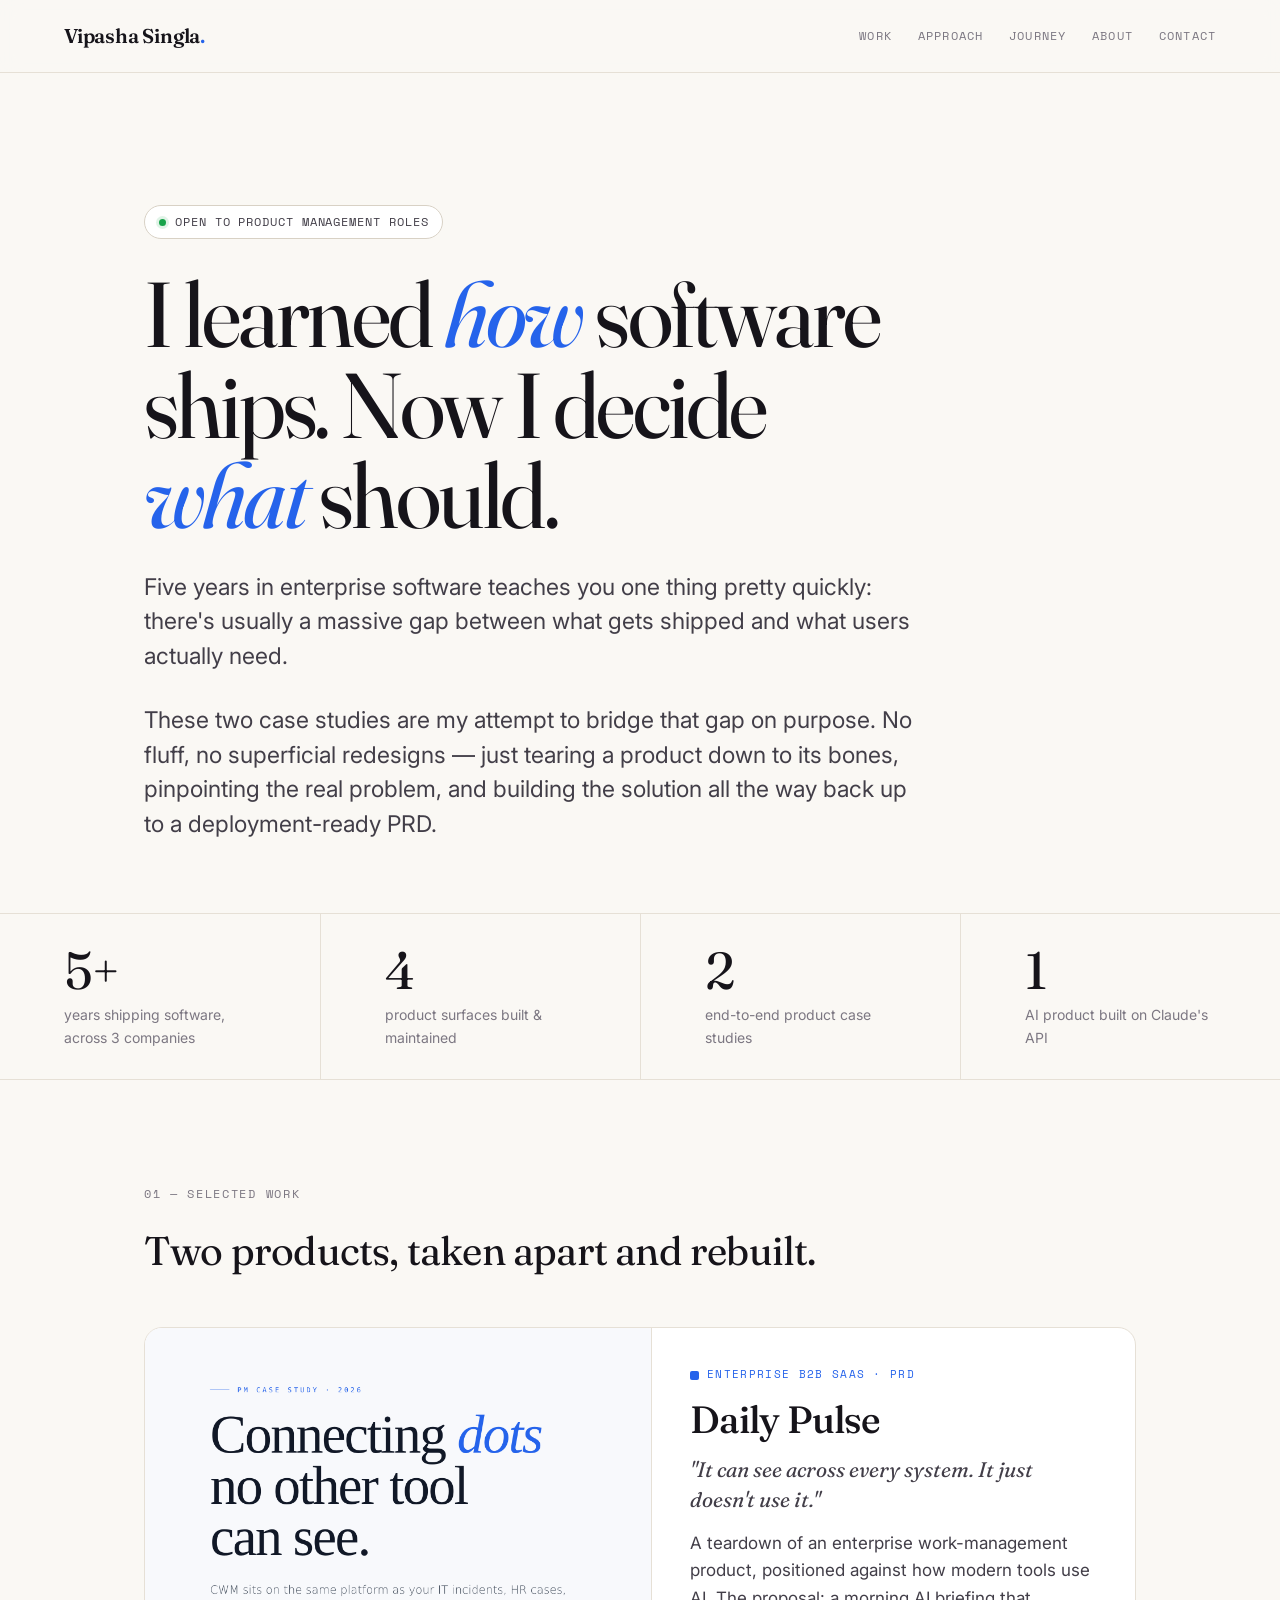
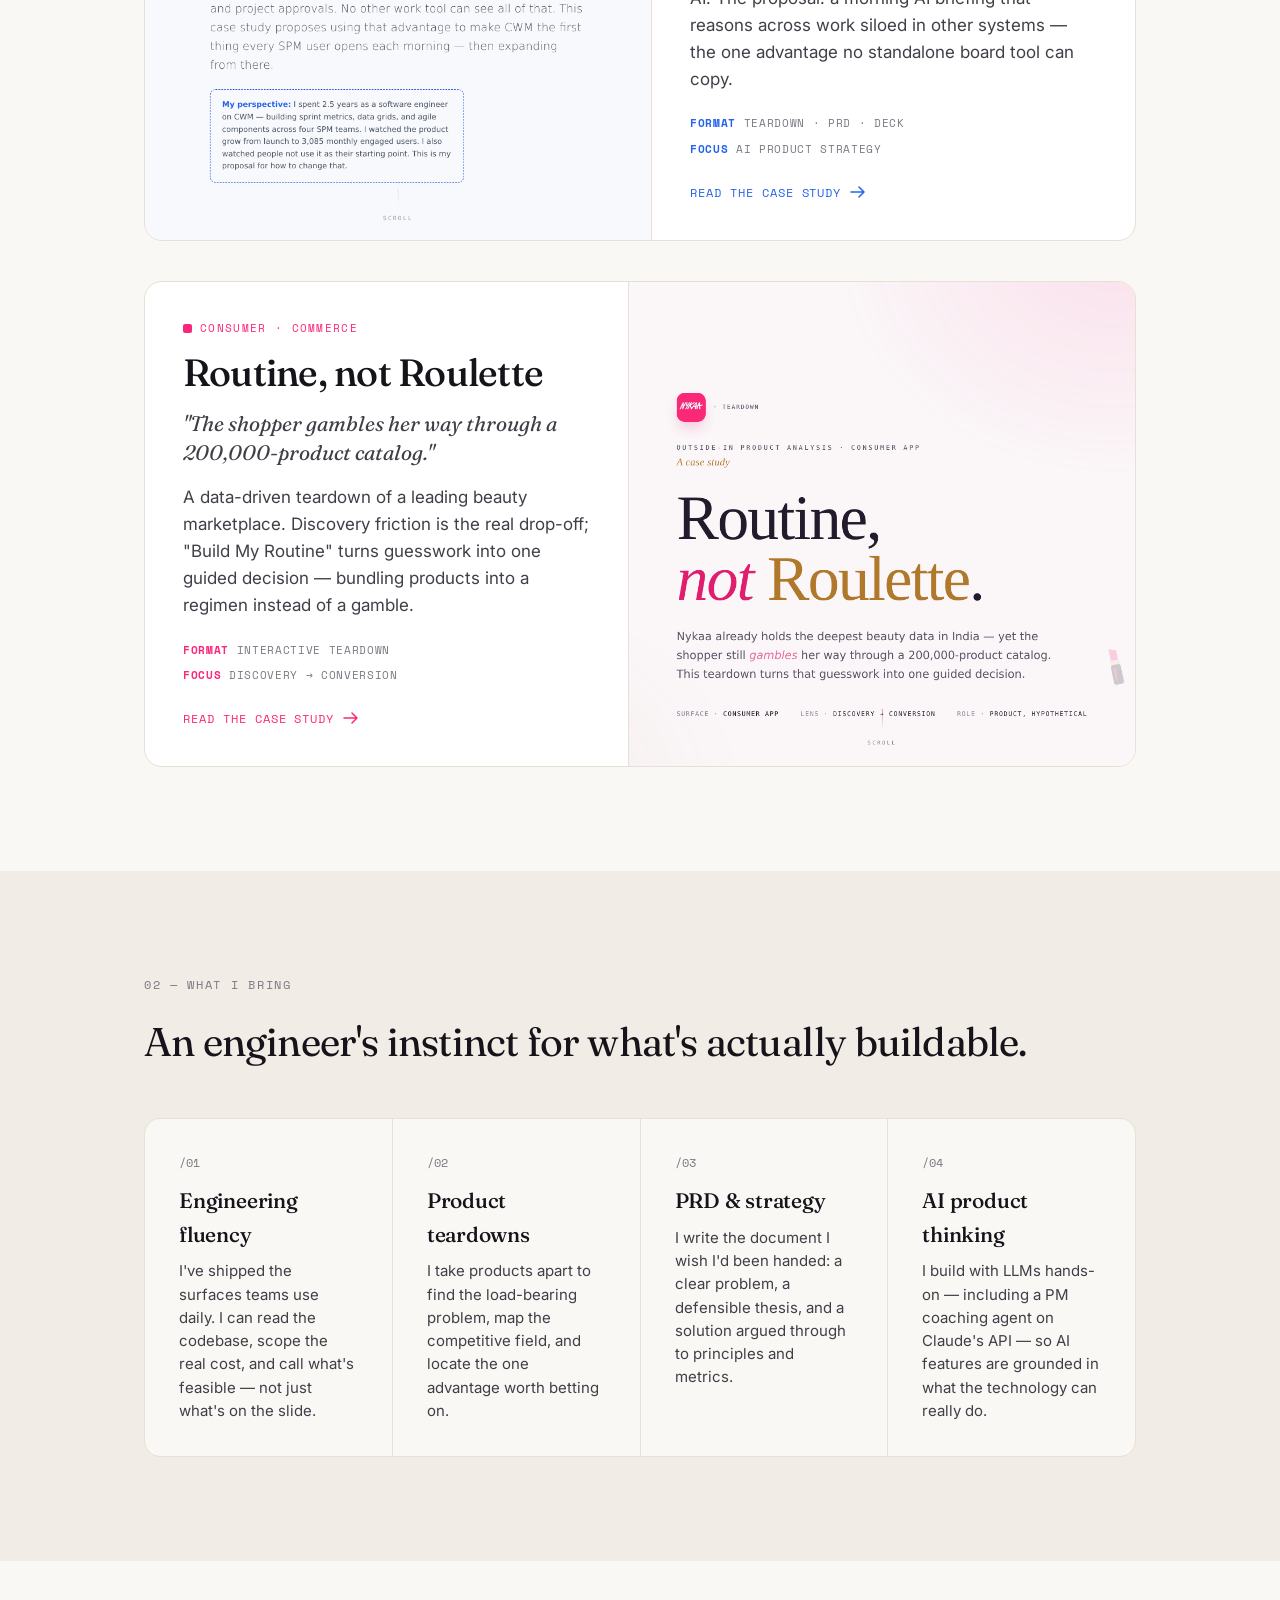
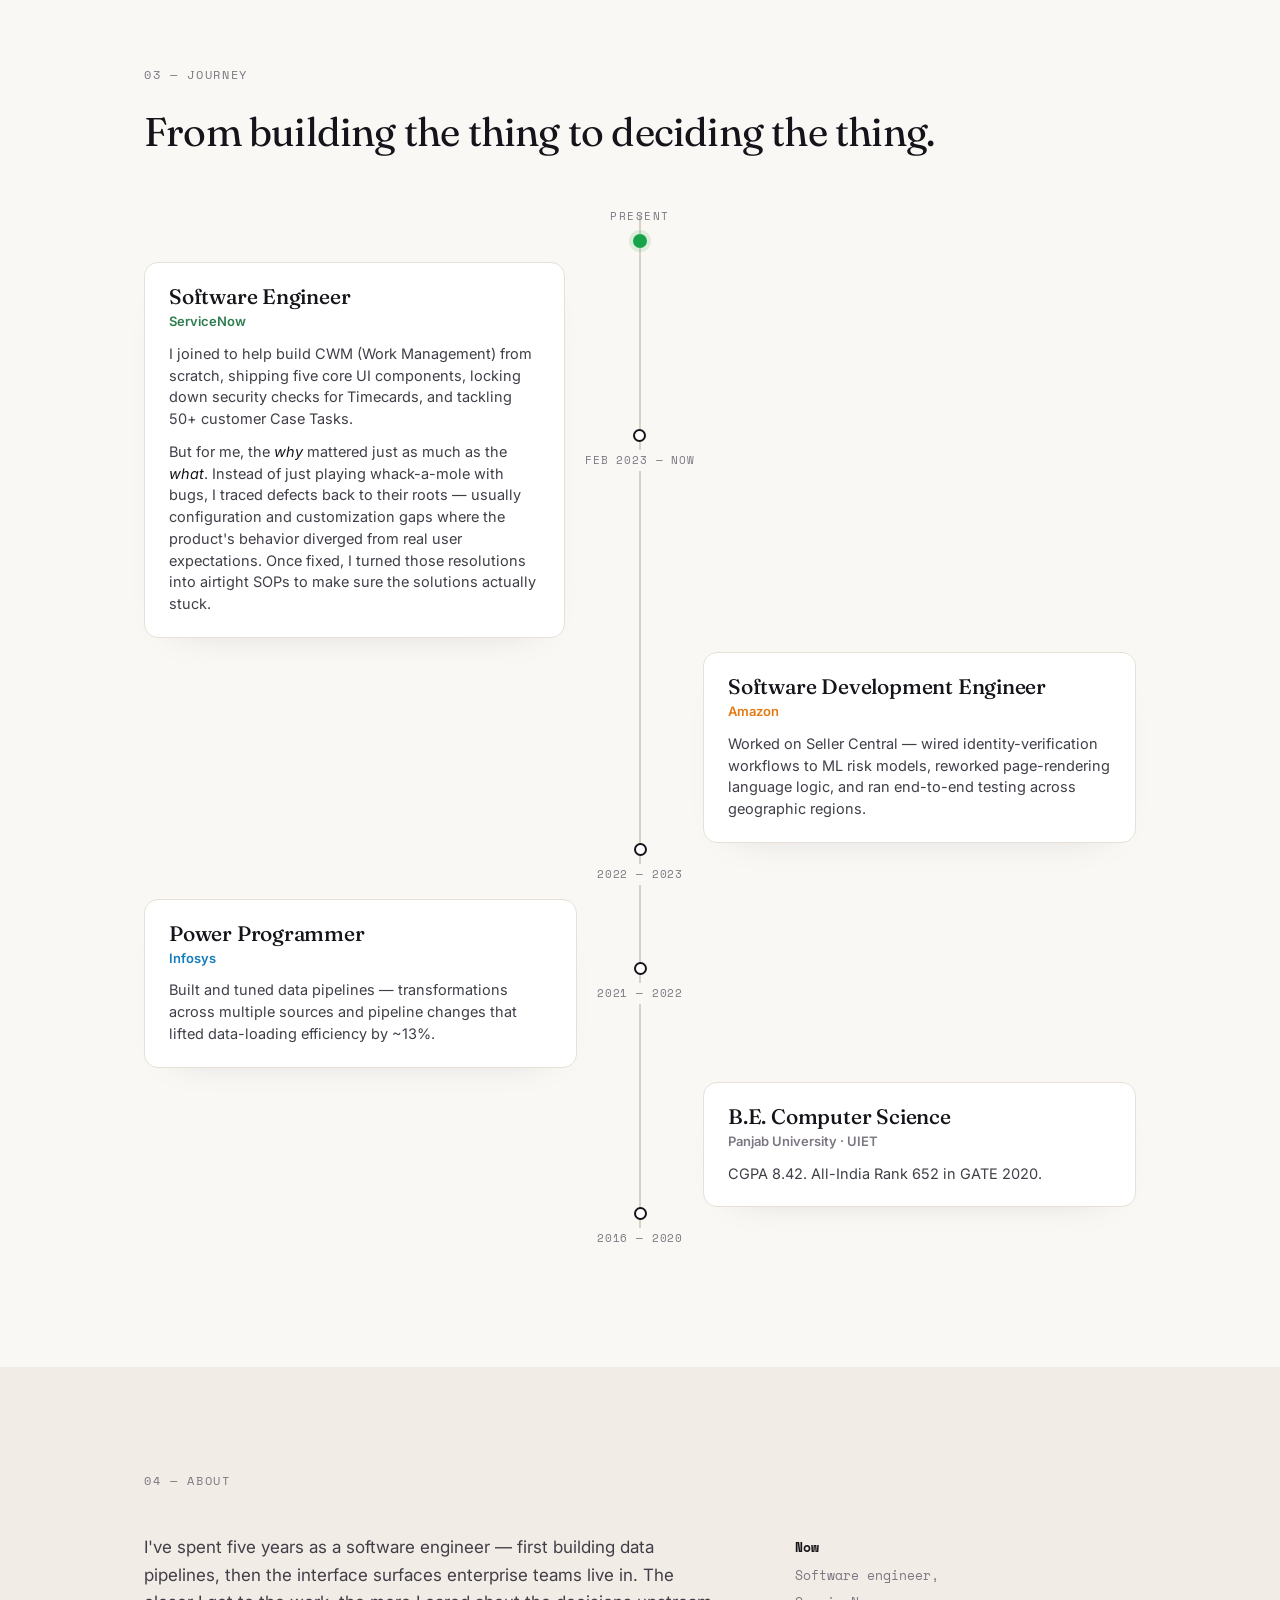
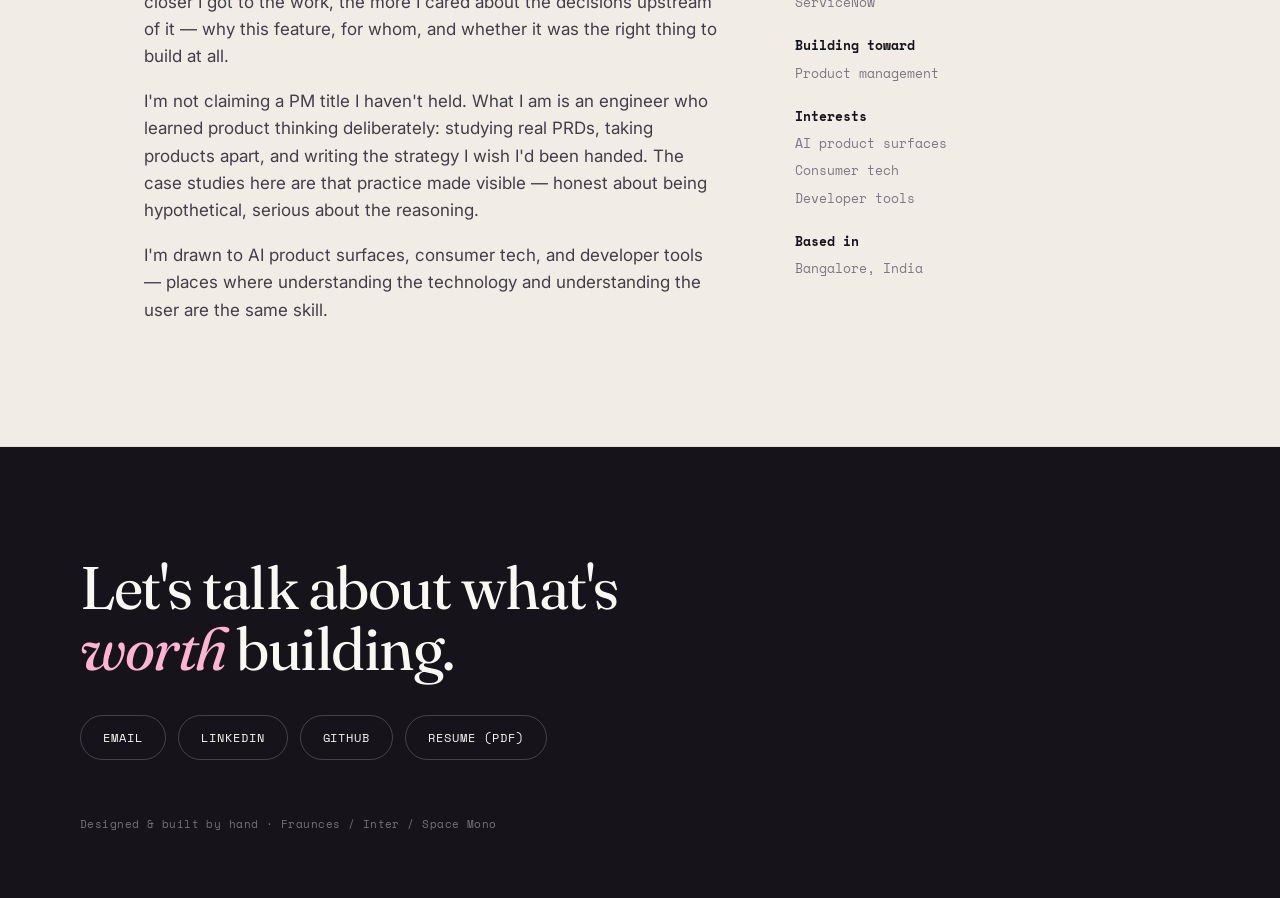
==== index.html @ 70996f71 "Add files via upload" ====
<!DOCTYPE html>
<html lang="en">
<head>
  <meta charset="UTF-8" />
  <meta name="viewport" content="width=device-width, initial-scale=1.0" />
  <title>Vipasha Singla — Product Management Portfolio</title>
  <meta name="description" content="Software engineer building a case for product management. Two end-to-end product teardowns: an AI briefing layer for enterprise work management, and guided discovery for beauty commerce." />
  <meta property="og:title" content="Vipasha Singla — Product Management Portfolio" />
  <meta property="og:description" content="Engineer building a case for product management. Two end-to-end product teardowns." />
  <meta property="og:type" content="website" />

  <link rel="preconnect" href="https://fonts.googleapis.com" />
  <link rel="preconnect" href="https://fonts.gstatic.com" crossorigin />
  <link href="https://fonts.googleapis.com/css2?family=Fraunces:ital,opsz,wght@0,9..144,400;0,9..144,500;0,9..144,600;1,9..144,400;1,9..144,500&family=Inter:wght@400;500;600&family=Space+Mono:wght@400;700&display=swap" rel="stylesheet" />
  <link rel="stylesheet" href="styles.css" />
</head>
<body>

  <!-- ============ NAV ============ -->
  <nav class="nav">
    <a class="brand" href="#top">Vipasha Singla<span>.</span></a>
    <div class="links">
      <a href="#work">Work</a>
      <a href="#approach">Approach</a>
      <a href="#journey">Journey</a>
      <a href="#about">About</a>
      <a href="#contact">Contact</a>
    </div>
  </nav>

  <main id="top">

    <!-- ============ HERO ============ -->
    <header class="hero">
      <div class="wrap">
        <span class="pill rise"><span class="dot"></span> Open to product management roles</span>
        <h1 class="rise d1">I learned <em>how</em> software ships. Now I decide <em>what</em> should.</h1>
        <p class="lede rise d2">
          Five years in enterprise software teaches you one thing pretty quickly:
          there's usually a massive gap between what gets shipped and what users
          actually need.
        </p>
        <p class="lede rise d3">
          These two case studies are my attempt to bridge that gap on purpose. No
          fluff, no superficial redesigns — just tearing a product down to its
          bones, pinpointing the real problem, and building the solution all the
          way back up to a deployment-ready PRD.
        </p>
      </div>
    </header>

    <!-- ============ STATS ============ -->
    <section class="stats" aria-label="At a glance">
      <div class="item"><div class="num">5+</div><div class="lab">years shipping software, across 3 companies</div></div>
      <div class="item"><div class="num">4</div><div class="lab">product surfaces built &amp; maintained</div></div>
      <div class="item"><div class="num">2</div><div class="lab">end-to-end product case studies</div></div>
      <div class="item"><div class="num">1</div><div class="lab">AI product built on Claude's API</div></div>
    </section>

    <!-- ============ WORK ============ -->
    <section class="section" id="work">
      <div class="wrap">
        <div class="shead">
          <span class="mono">01 — Selected work</span>
        </div>
        <div class="shead" style="margin-top:-28px"><h2>Two products, taken apart and rebuilt.</h2></div>

        <div class="cases">

          <!-- CASE 1 — CWM / Daily Pulse -->
          <a class="case" href="case-studies/daily-pulse.html"
             style="--c:var(--cwm); --tint:var(--cwm-tint); --shadow:#2563eb33;">
            <div class="shot"><img src="assets/preview-cwm.png" alt="Daily Pulse case study — opening screen" /></div>
            <div class="body">
              <span class="kicker"><span class="sq"></span> Enterprise B2B SaaS · PRD</span>
              <h3>Daily Pulse</h3>
              <p class="quote">"It can see across every system. It just doesn't use it."</p>
              <p class="desc">
                A teardown of an enterprise work-management product, positioned
                against how modern tools use AI. The proposal: a morning AI
                briefing that reasons across work siloed in other systems — the
                one advantage no standalone board tool can copy.
              </p>
              <div class="meta">
                <span><b>Format</b> Teardown · PRD · Deck</span>
                <span><b>Focus</b> AI product strategy</span>
              </div>
              <span class="more">Read the case study
                <svg width="16" height="12" viewBox="0 0 16 12" fill="none"><path d="M1 6h13M9 1l5 5-5 5" stroke="currentColor" stroke-width="1.5" stroke-linecap="round" stroke-linejoin="round"/></svg>
              </span>
            </div>
          </a>

          <!-- CASE 2 — Nykaa / Routine not Roulette -->
          <a class="case flip" href="case-studies/nykaa-routine.html"
             style="--c:var(--nykaa); --tint:var(--nykaa-tint); --shadow:#fc277933;">
            <div class="shot"><img src="assets/preview-nykaa.png" alt="Routine, not Roulette case study — opening screen" /></div>
            <div class="body">
              <span class="kicker"><span class="sq"></span> Consumer · Commerce</span>
              <h3>Routine, not Roulette</h3>
              <p class="quote">"The shopper gambles her way through a 200,000-product catalog."</p>
              <p class="desc">
                A data-driven teardown of a leading beauty marketplace. Discovery
                friction is the real drop-off; "Build My Routine" turns guesswork
                into one guided decision — bundling products into a regimen
                instead of a gamble.
              </p>
              <div class="meta">
                <span><b>Format</b> Interactive teardown</span>
                <span><b>Focus</b> Discovery → conversion</span>
              </div>
              <span class="more">Read the case study
                <svg width="16" height="12" viewBox="0 0 16 12" fill="none"><path d="M1 6h13M9 1l5 5-5 5" stroke="currentColor" stroke-width="1.5" stroke-linecap="round" stroke-linejoin="round"/></svg>
              </span>
            </div>
          </a>

        </div>
      </div>
    </section>

    <!-- ============ APPROACH ============ -->
    <section class="section" id="approach" style="background:var(--paper-2)">
      <div class="wrap">
        <div class="shead"><span class="mono">02 — What I bring</span></div>
        <div class="shead" style="margin-top:-28px"><h2>An engineer's instinct for what's actually buildable.</h2></div>
        <div class="caps">
          <div class="cap"><div class="n">/01</div><h4>Engineering fluency</h4><p>I've shipped the surfaces teams use daily. I can read the codebase, scope the real cost, and call what's feasible — not just what's on the slide.</p></div>
          <div class="cap"><div class="n">/02</div><h4>Product teardowns</h4><p>I take products apart to find the load-bearing problem, map the competitive field, and locate the one advantage worth betting on.</p></div>
          <div class="cap"><div class="n">/03</div><h4>PRD &amp; strategy</h4><p>I write the document I wish I'd been handed: a clear problem, a defensible thesis, and a solution argued through to principles and metrics.</p></div>
          <div class="cap"><div class="n">/04</div><h4>AI product thinking</h4><p>I build with LLMs hands-on — including a PM coaching agent on Claude's API — so AI features are grounded in what the technology can really do.</p></div>
        </div>
      </div>
    </section>

    <!-- ============ JOURNEY ============ -->
    <section class="section" id="journey">
      <div class="wrap">
        <div class="shead"><span class="mono">03 — Journey</span></div>
        <div class="shead" style="margin-top:-28px"><h2>From building the thing to deciding the thing.</h2></div>
        <div class="spine">
          <div class="start"><div class="t">Present</div><div class="d"></div></div>

          <div class="node left" style="--c:#2E7D4F">
            <div class="card">
              <h4>Software Engineer</h4>
              <div class="org">ServiceNow</div>
              <p>I joined to help build CWM (Work Management) from scratch, shipping five core UI components, locking down security checks for Timecards, and tackling 50+ customer Case Tasks.</p>
              <p>But for me, the <em>why</em> mattered just as much as the <em>what</em>. Instead of just playing whack-a-mole with bugs, I traced defects back to their roots — usually configuration and customization gaps where the product's behavior diverged from real user expectations. Once fixed, I turned those resolutions into airtight SOPs to make sure the solutions actually stuck.</p>
            </div>
            <div class="marker"><div class="dot"></div><div class="yr">Feb 2023 — Now</div></div>
          </div>

          <div class="node right" style="--c:#E47911">
            <div class="card">
              <h4>Software Development Engineer</h4>
              <div class="org">Amazon</div>
              <p>Worked on Seller Central — wired identity-verification workflows to ML risk models, reworked page-rendering language logic, and ran end-to-end testing across geographic regions.</p>
            </div>
            <div class="marker"><div class="dot"></div><div class="yr">2022 — 2023</div></div>
          </div>

          <div class="node left" style="--c:#137CBD">
            <div class="card">
              <h4>Power Programmer</h4>
              <div class="org">Infosys</div>
              <p>Built and tuned data pipelines — transformations across multiple sources and pipeline changes that lifted data-loading efficiency by ~13%.</p>
            </div>
            <div class="marker"><div class="dot"></div><div class="yr">2021 — 2022</div></div>
          </div>

          <div class="node right" style="--c:#7C7782">
            <div class="card">
              <h4>B.E. Computer Science</h4>
              <div class="org">Panjab University · UIET</div>
              <p>CGPA 8.42. All-India Rank 652 in GATE 2020.</p>
            </div>
            <div class="marker"><div class="dot"></div><div class="yr">2016 — 2020</div></div>
          </div>
        </div>
      </div>
    </section>

    <!-- ============ ABOUT ============ -->
    <section class="section" id="about" style="background:var(--paper-2)">
      <div class="wrap">
        <div class="shead"><span class="mono">04 — About</span></div>
        <div class="about">
          <div>
            <p>I've spent five years as a software engineer — first building data pipelines, then the interface surfaces enterprise teams live in. The closer I got to the work, the more I cared about the decisions upstream of it — why this feature, for whom, and whether it was the right thing to build at all.</p>
            <p>I'm not claiming a PM title I haven't held. What I am is an engineer who learned product thinking deliberately: studying real PRDs, taking products apart, and writing the strategy I wish I'd been handed. The case studies here are that practice made visible — honest about being hypothetical, serious about the reasoning.</p>
            <p>I'm drawn to AI product surfaces, consumer tech, and developer tools — places where understanding the technology and understanding the user are the same skill.</p>
          </div>
          <div class="facts">
            <b>Now</b>
            Software engineer,<br />ServiceNow
            <b>Building toward</b>
            Product management
            <b>Interests</b>
            AI product surfaces<br />Consumer tech<br />Developer tools
            <b>Based in</b>
            Bangalore, India
          </div>
        </div>
      </div>
    </section>
  </main>

  <!-- ============ CONTACT / FOOTER ============ -->
  <footer class="foot" id="contact">
    <div class="inner">
      <h2>Let's talk about what's <em>worth</em> building.</h2>
      <div class="links">
        <a class="btn" href="mailto:vipashasingla31@gmail.com">Email</a>
        <a class="btn" href="https://www.linkedin.com/in/vipasha-singla-66891516a">LinkedIn</a>
        <!-- EDIT: replace with your GitHub profile URL -->
        <a class="btn" href="https://github.com/">GitHub</a>
        <a class="btn" href="assets/resume.pdf">Resume (PDF)</a>
      </div>
      <p class="colophon">Designed &amp; built by hand · Fraunces / Inter / Space Mono</p>
    </div>
  </footer>

</body>
</html>
---- styles.css ----
/* ============================================================
   Portfolio — design system
   Type matches the case studies: Fraunces · Inter · Space Mono
   Neutral warm-paper homepage; each case study keeps its own color.
   ============================================================ */

:root {
  --paper:    #FAF8F4;
  --paper-2:  #F1EDE6;
  --ink:      #16141A;
  --ink-soft: #423E48;
  --muted:    #7C7782;
  --line:     #E6E0D6;
  --line-2:   #D8D1C5;

  /* case-study accents */
  --cwm:       #2563EB;
  --cwm-tint:  #EDF2FF;
  --nykaa:     #FC2779;
  --nykaa-tint:#FDEBF1;

  --maxw: 1120px;
  --gut: clamp(22px, 5vw, 72px);

  --f-disp: "Fraunces", Georgia, serif;
  --f-body: "Inter", system-ui, sans-serif;
  --f-mono: "Space Mono", ui-monospace, monospace;
}

* { box-sizing: border-box; margin: 0; padding: 0; }
html { scroll-behavior: smooth; }

body {
  background: var(--paper);
  color: var(--ink);
  font-family: var(--f-body);
  font-size: 17px;
  line-height: 1.6;
  -webkit-font-smoothing: antialiased;
  text-rendering: optimizeLegibility;
}

.wrap { max-width: var(--maxw); margin: 0 auto; padding: 0 var(--gut); }

.mono {
  font-family: var(--f-mono);
  font-size: 12px;
  letter-spacing: 0.14em;
  text-transform: uppercase;
  color: var(--muted);
}
.mono .dash { color: var(--line-2); margin: 0 8px; }

/* ---------- nav ---------- */
.nav {
  position: sticky; top: 0; z-index: 50;
  display: flex; align-items: center; justify-content: space-between;
  padding: 20px var(--gut);
  background: color-mix(in srgb, var(--paper) 86%, transparent);
  backdrop-filter: blur(10px);
  border-bottom: 1px solid var(--line);
}
.nav .brand {
  font-family: var(--f-disp);
  font-weight: 600;
  font-size: 20px;
  letter-spacing: -0.01em;
  text-decoration: none;
  color: var(--ink);
}
.nav .brand span { color: var(--cwm); }
.nav .links { display: flex; gap: 26px; }
.nav .links a {
  font-family: var(--f-mono);
  font-size: 11.5px; letter-spacing: 0.1em; text-transform: uppercase;
  color: var(--muted); text-decoration: none;
}
.nav .links a:hover { color: var(--ink); }
@media (max-width: 620px){ .nav .links { display: none; } }

/* ---------- hero ---------- */
.hero { padding: clamp(64px, 11vw, 132px) 0 clamp(40px, 6vw, 72px); }
.pill {
  display: inline-flex; align-items: center; gap: 9px;
  font-family: var(--f-mono); font-size: 11.5px; letter-spacing: 0.08em;
  text-transform: uppercase; color: var(--ink-soft);
  border: 1px solid var(--line-2); border-radius: 999px;
  padding: 7px 14px; margin-bottom: 30px; background: #fff;
}
.pill .dot { width: 7px; height: 7px; border-radius: 50%; background: #16a34a; box-shadow: 0 0 0 3px #16a34a22; }
.hero h1 {
  font-family: var(--f-disp);
  font-weight: 400;
  font-size: clamp(40px, 8vw, 92px);
  line-height: 0.98;
  letter-spacing: -0.03em;
  max-width: 14ch;
}
.hero h1 em { font-style: italic; color: var(--cwm); }
.hero .lede {
  margin-top: 30px;
  font-size: clamp(18px, 2.2vw, 23px);
  line-height: 1.5;
  color: var(--ink-soft);
  max-width: 56ch;
}

/* ---------- stats band ---------- */
.stats {
  border-top: 1px solid var(--line);
  border-bottom: 1px solid var(--line);
  display: grid; grid-template-columns: repeat(2, 1fr);
}
.stats .item { padding: 30px var(--gut); border-bottom: 1px solid var(--line); }
.stats .item:nth-child(odd){ border-right: 1px solid var(--line); }
.stats .num {
  font-family: var(--f-disp); font-weight: 400;
  font-size: clamp(34px, 5vw, 52px); line-height: 1; letter-spacing: -0.02em;
}
.stats .lab { margin-top: 8px; font-size: 14px; color: var(--muted); max-width: 26ch; }
@media (min-width: 820px){
  .stats { grid-template-columns: repeat(4, 1fr); }
  .stats .item { border-bottom: none; }
  .stats .item:nth-child(odd){ border-right: none; }
  .stats .item + .item { border-left: 1px solid var(--line); }
}

/* ---------- section scaffolding ---------- */
.section { padding: clamp(56px, 9vw, 104px) 0; }
.shead { display: flex; align-items: baseline; gap: 16px; margin-bottom: 44px; }
.shead h2 {
  font-family: var(--f-disp); font-weight: 400;
  font-size: clamp(26px, 4vw, 40px); letter-spacing: -0.02em;
}

/* ---------- case studies ---------- */
.cases { display: grid; gap: 40px; }
.case {
  display: grid; grid-template-columns: 1fr; gap: 0;
  text-decoration: none; color: inherit;
  border: 1px solid var(--line); border-radius: 18px; overflow: hidden;
  background: #fff;
  transition: transform .26s ease, box-shadow .26s ease, border-color .26s ease;
}
.case:hover { transform: translateY(-4px); box-shadow: 0 30px 60px -36px var(--shadow, #1614401f); }
.case .shot {
  position: relative; aspect-ratio: 16 / 10; overflow: hidden;
  border-bottom: 1px solid var(--line); background: var(--tint, #f4f4f4);
}
.case .shot img { width: 100%; height: 100%; object-fit: cover; object-position: top center; display: block;
  transition: transform .5s ease; }
.case:hover .shot img { transform: scale(1.03); }
.case .body { padding: clamp(24px, 3.4vw, 38px); }
.case .kicker {
  display: inline-flex; align-items: center; gap: 8px;
  font-family: var(--f-mono); font-size: 11px; letter-spacing: 0.12em; text-transform: uppercase;
  color: var(--c, var(--ink)); margin-bottom: 16px;
}
.case .kicker .sq { width: 9px; height: 9px; border-radius: 2px; background: var(--c, var(--ink)); }
.case h3 {
  font-family: var(--f-disp); font-weight: 500;
  font-size: clamp(26px, 3.6vw, 38px); letter-spacing: -0.02em; line-height: 1.04;
}
.case .quote {
  margin-top: 16px; font-family: var(--f-disp); font-style: italic; font-weight: 400;
  font-size: clamp(17px, 2vw, 21px); color: var(--ink-soft); line-height: 1.4;
}
.case .desc { margin-top: 16px; color: var(--ink-soft); max-width: 64ch; }
.case .meta {
  margin-top: 22px; display: flex; flex-wrap: wrap; gap: 8px 18px;
  font-family: var(--f-mono); font-size: 11px; letter-spacing: 0.06em; text-transform: uppercase; color: var(--muted);
}
.case .meta b { color: var(--c, var(--ink)); font-weight: 700; }
.case .more {
  margin-top: 24px; display: inline-flex; align-items: center; gap: 9px;
  font-family: var(--f-mono); font-size: 12px; letter-spacing: 0.08em; text-transform: uppercase;
  color: var(--c, var(--ink));
}
.case .more svg { transition: transform .2s ease; }
.case:hover .more svg { transform: translateX(5px); }

@media (min-width: 880px){
  .case { grid-template-columns: 1.05fr 1fr; }
  .case .shot { aspect-ratio: auto; border-bottom: none; border-right: 1px solid var(--line); }
  .case .body { display: flex; flex-direction: column; justify-content: center; }
  .case.flip { grid-template-columns: 1fr 1.05fr; }
  .case.flip .shot { order: 2; border-right: none; border-left: 1px solid var(--line); }
  .case.flip .body { order: 1; }
}

/* ---------- capabilities ---------- */
.caps { display: grid; gap: 1px; background: var(--line); border: 1px solid var(--line); border-radius: 16px; overflow: hidden; }
.cap { background: var(--paper); padding: clamp(24px, 3vw, 34px); }
.cap .n { font-family: var(--f-mono); font-size: 12px; color: var(--muted); }
.cap h4 { font-family: var(--f-disp); font-weight: 500; font-size: 21px; letter-spacing: -0.01em; margin: 12px 0 8px; }
.cap p { font-size: 15px; color: var(--ink-soft); line-height: 1.55; }
@media (min-width: 720px){ .caps { grid-template-columns: repeat(2, 1fr); } }
@media (min-width: 1000px){ .caps { grid-template-columns: repeat(4, 1fr); } }

/* ---------- timeline (alternating spine) ---------- */
.spine { position: relative; margin-top: 4px; }
.spine::before {
  content:""; position:absolute; top:6px; bottom:6px; left:50%; width:2px;
  background: var(--line-2); transform: translateX(-50%);
}
.spine .start { text-align:center; position:relative; z-index:2; margin-bottom:6px; }
.spine .start .t { font-family:var(--f-mono); font-size:11px; letter-spacing:.14em; text-transform:uppercase; color:var(--muted); margin-bottom:8px; }
.spine .start .d { width:14px; height:14px; border-radius:50%; background:#16a34a; box-shadow:0 0 0 4px #16a34a22; margin:0 auto; }

.node { position:relative; display:grid; grid-template-columns: 1fr auto 1fr; align-items:center; margin:14px 0; }
.node .marker { grid-column:2; display:flex; flex-direction:column; align-items:center; z-index:2; padding:0 16px; }
.node .marker .dot { width:13px; height:13px; border-radius:50%; background:#fff; border:2px solid var(--ink); }
.node .marker .yr { font-family:var(--f-mono); font-size:10.5px; letter-spacing:.08em; text-transform:uppercase; color:var(--muted); background:var(--paper); margin-top:8px; padding:2px 4px; white-space:nowrap; }
.node .card { background:#fff; border:1px solid var(--line); border-radius:14px; padding:22px 24px; box-shadow:0 16px 40px -34px #16144040; }
.node .card h4 { font-family:var(--f-disp); font-weight:500; font-size:21px; letter-spacing:-.01em; line-height:1.1; }
.node .card .org { font-weight:600; font-size:13px; color:var(--c, var(--ink)); margin-top:3px; }
.node .card p { margin-top:11px; font-size:14.5px; color:var(--ink-soft); line-height:1.5; }
.node .card p em { font-style:italic; color:var(--ink); }
.node .card .tags { display:flex; flex-wrap:wrap; gap:6px; margin-top:15px; }
.node .card .tags span { font-family:var(--f-mono); font-size:10px; letter-spacing:.03em; text-transform:uppercase; color:var(--ink-soft); background:var(--paper-2); border:1px solid var(--line); border-radius:999px; padding:4px 10px; }
.node.left .card { grid-column:1; }
.node.right .card { grid-column:3; }

@media (max-width: 760px){
  .spine::before { left:8px; }
  .spine .start { text-align:left; }
  .spine .start .d { margin:0 0 0 2px; }
  .node { grid-template-columns: 1fr; margin:0; }
  .node .marker { grid-column:1; flex-direction:row; align-items:center; gap:10px; padding:0; margin:18px 0 8px; }
  .node .marker .dot { margin-left:2px; }
  .node .marker .yr { margin-top:0; }
  .node.left .card, .node.right .card { grid-column:1; }
}

/* ---------- about ---------- */
.about { display: grid; grid-template-columns: 1fr; gap: 40px; }
.about p { color: var(--ink-soft); margin-bottom: 18px; max-width: 62ch; }
.about .facts { font-family: var(--f-mono); font-size: 13px; line-height: 2.1; color: var(--muted); }
.about .facts b { color: var(--ink); display: block; margin-top: 16px; }
.about .facts b:first-child { margin-top: 0; }
@media (min-width: 820px){ .about { grid-template-columns: 1.7fr 1fr; gap: 72px; } }

/* ---------- contact / footer ---------- */
.foot { border-top: 1px solid var(--line); padding: clamp(64px, 9vw, 110px) var(--gut) 64px; background: var(--ink); color: var(--paper); }
.foot .inner { max-width: var(--maxw); margin: 0 auto; }
.foot h2 { font-family: var(--f-disp); font-weight: 400; font-size: clamp(32px, 6vw, 60px); letter-spacing: -0.025em; line-height: 1.02; max-width: 18ch; }
.foot h2 em { font-style: italic; color: #FFB4D1; }
.foot .links { margin-top: 36px; display: flex; flex-wrap: wrap; gap: 12px; }
.foot a.btn {
  font-family: var(--f-mono); font-size: 12px; letter-spacing: 0.08em; text-transform: uppercase;
  text-decoration: none; color: var(--paper); border: 1px solid #ffffff33; border-radius: 999px;
  padding: 12px 22px; transition: background .18s ease, color .18s ease, border-color .18s ease;
}
.foot a.btn:hover { background: var(--paper); color: var(--ink); border-color: var(--paper); }
.foot .colophon { margin-top: 56px; font-family: var(--f-mono); font-size: 11px; letter-spacing: 0.04em; color: #ffffff66; }

/* ---------- motion ---------- */
.rise { opacity: 0; transform: translateY(16px); animation: rise .7s cubic-bezier(.2,.7,.3,1) forwards; }
.rise.d1 { animation-delay: .08s; } .rise.d2 { animation-delay: .16s; } .rise.d3 { animation-delay: .24s; }
@keyframes rise { to { opacity: 1; transform: none; } }

a:focus-visible, button:focus-visible { outline: 2px solid var(--cwm); outline-offset: 3px; border-radius: 5px; }

@media (prefers-reduced-motion: reduce){
  * { animation: none !important; transition: none !important; scroll-behavior: auto; }
  .rise { opacity: 1; transform: none; }
}
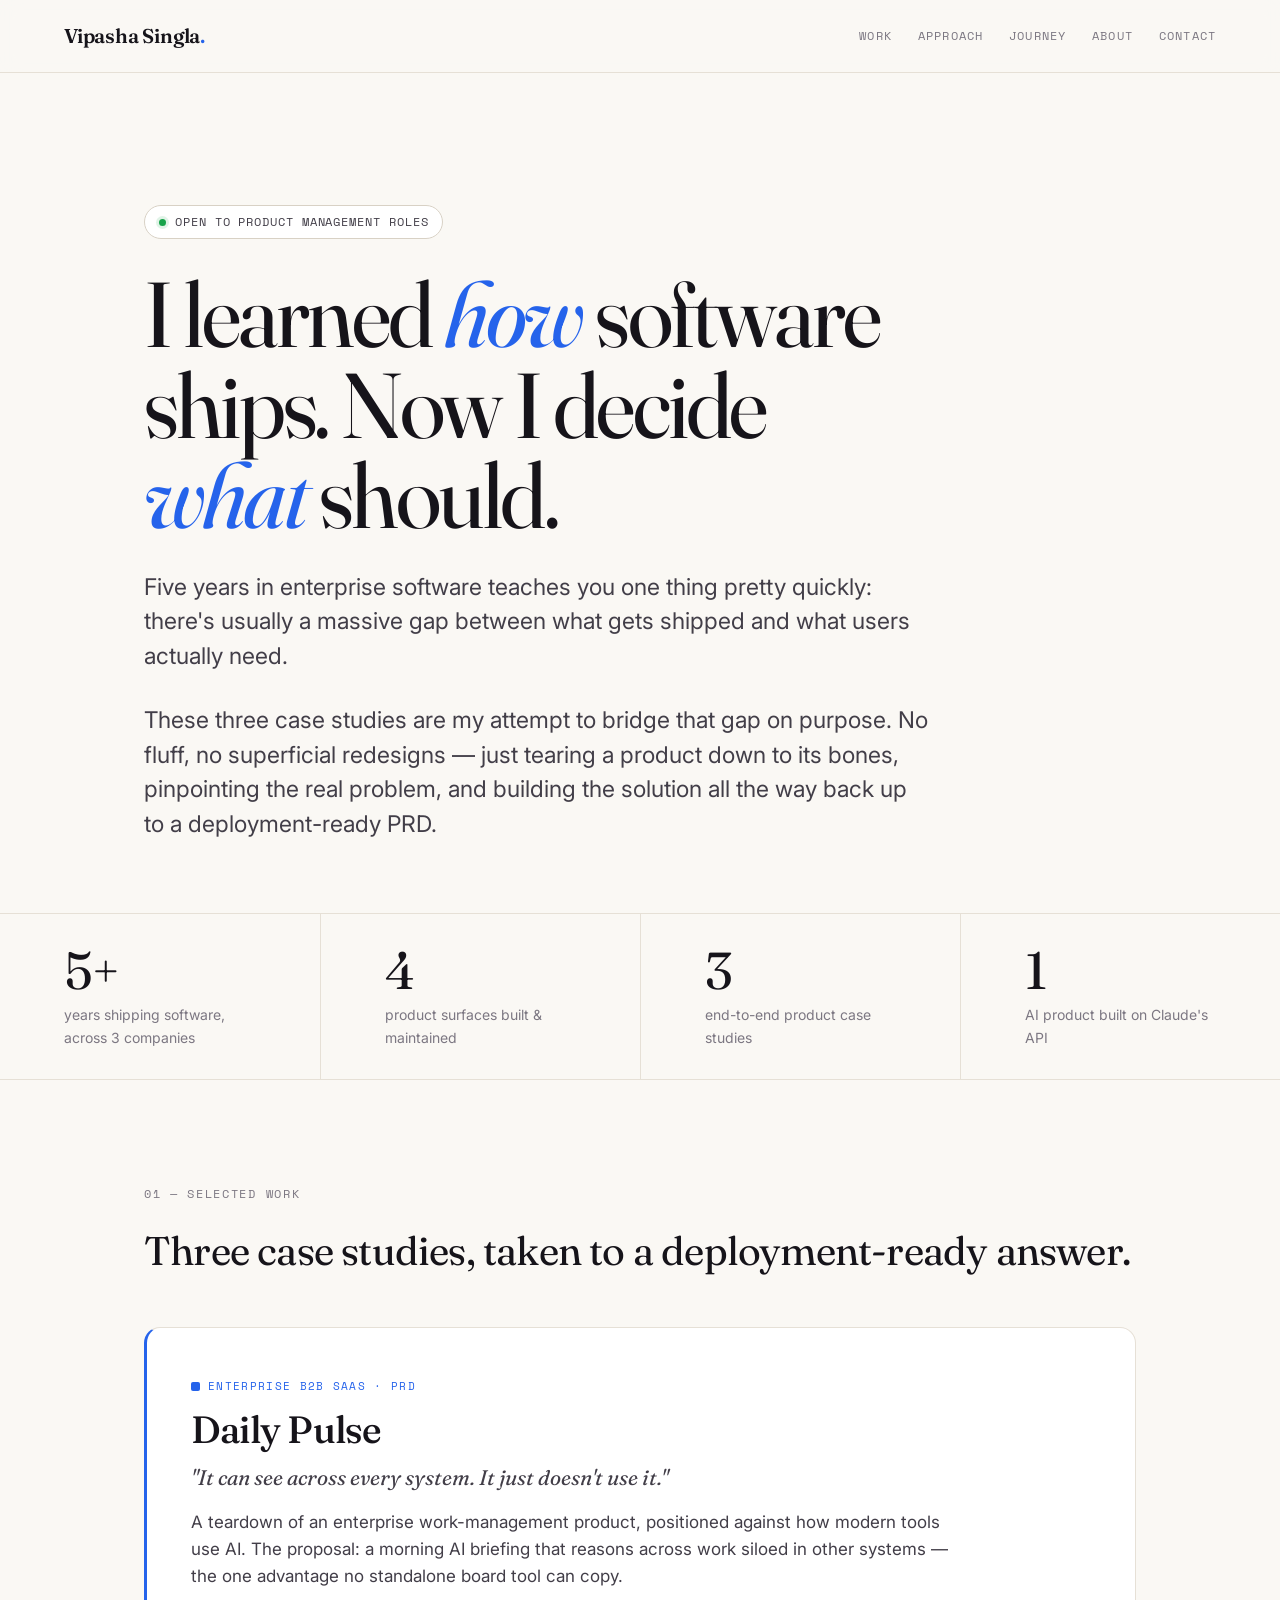
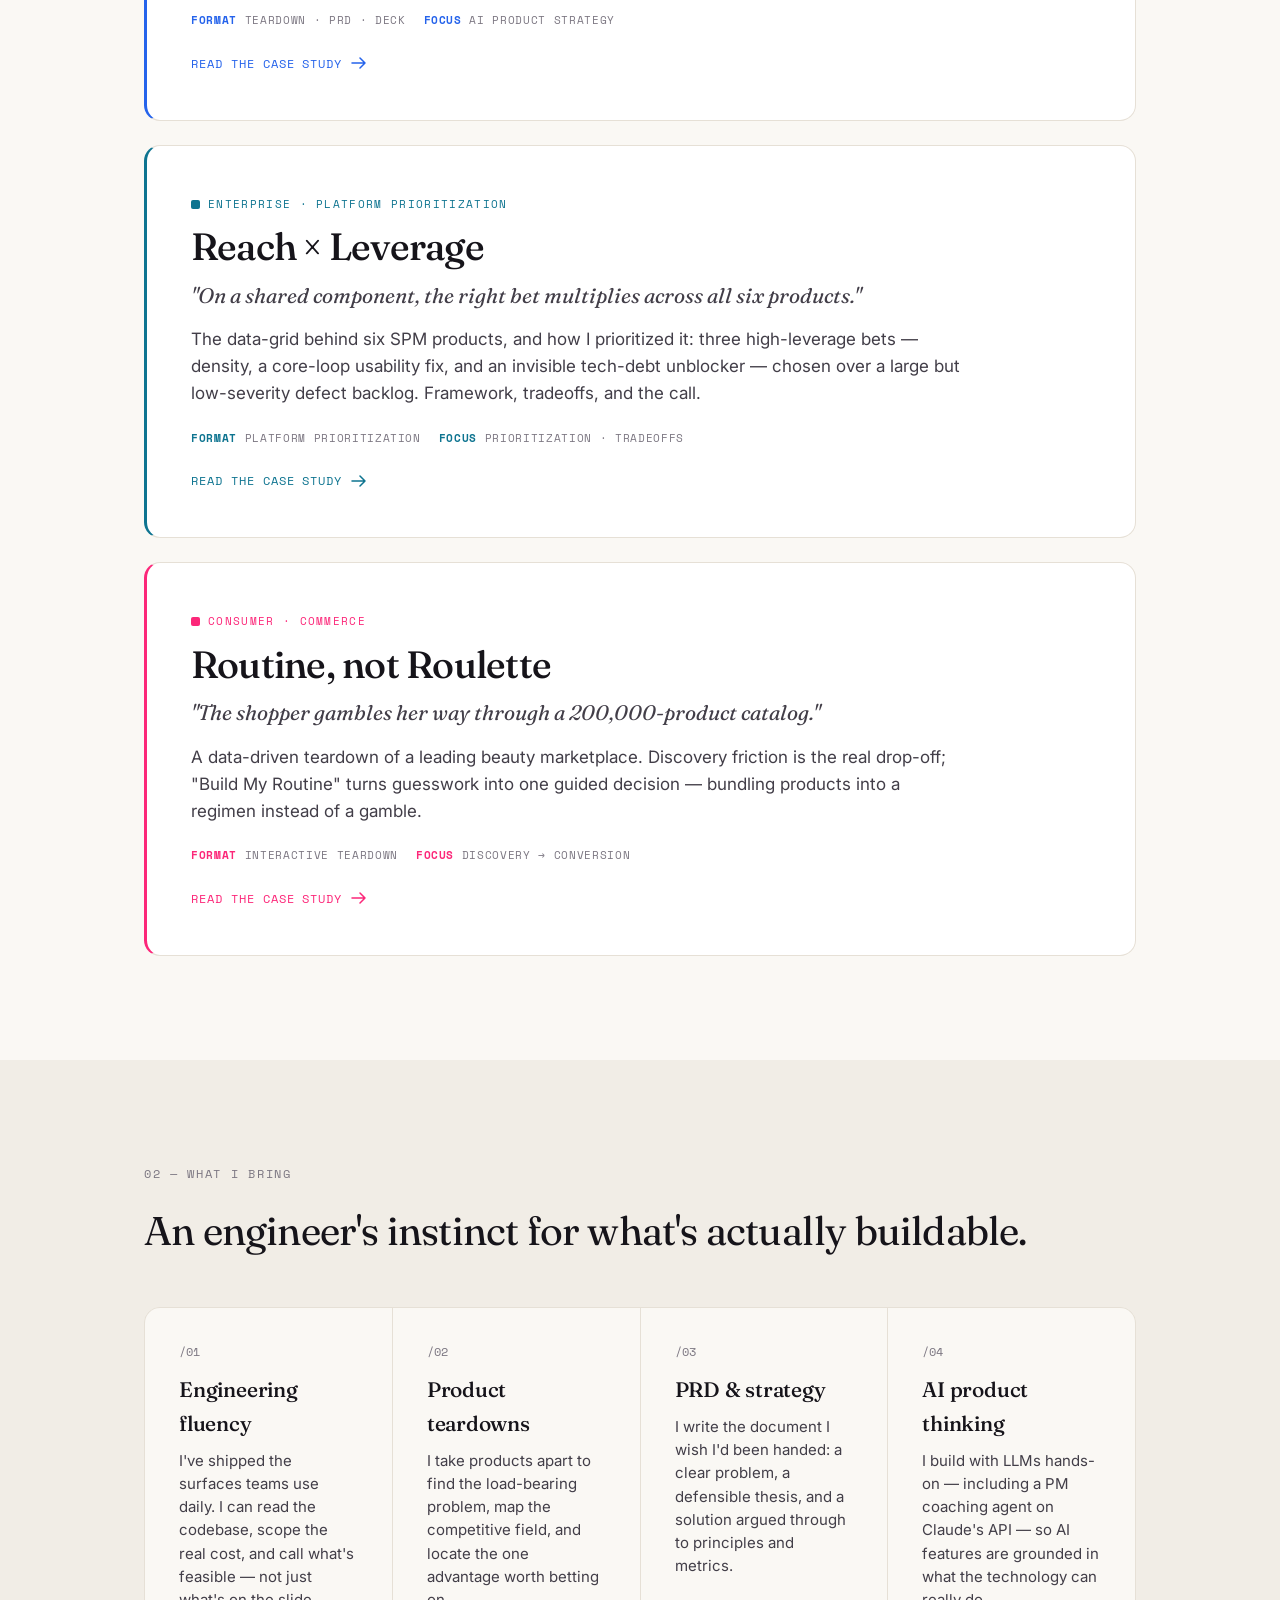
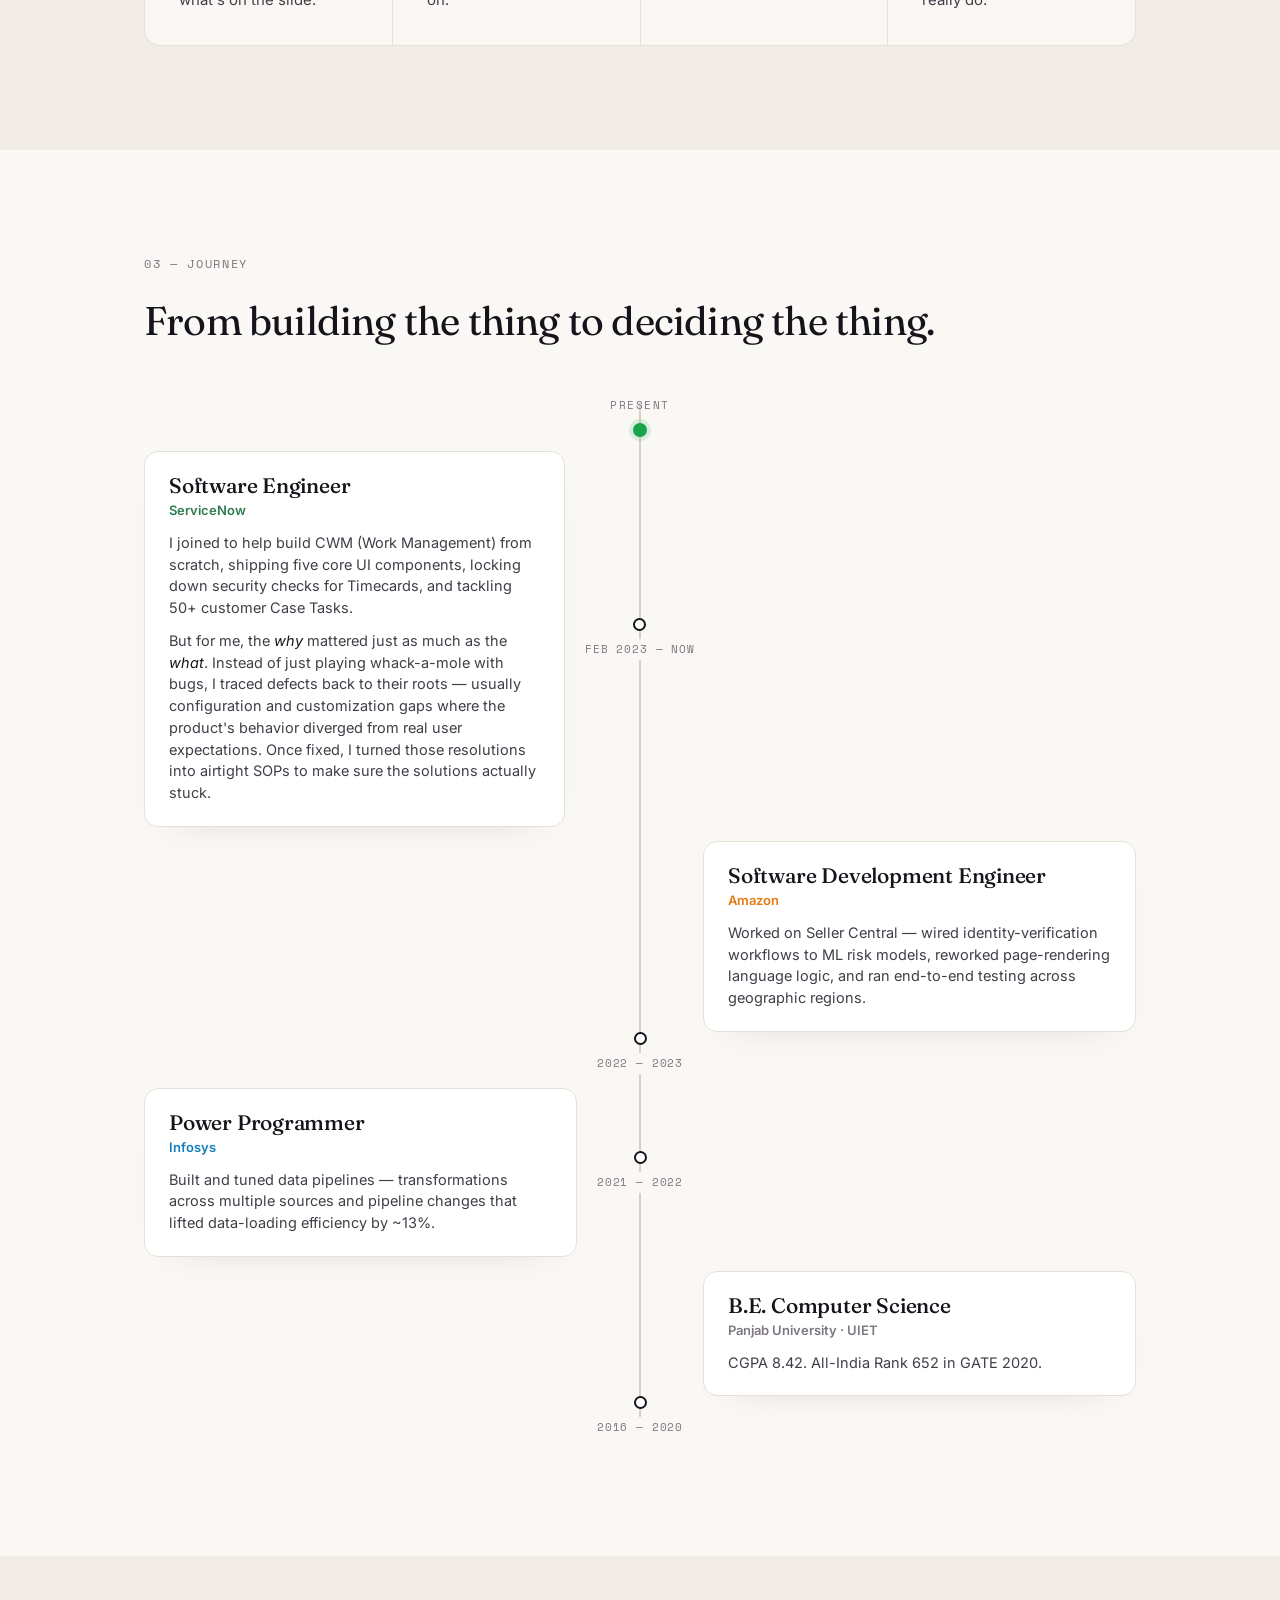
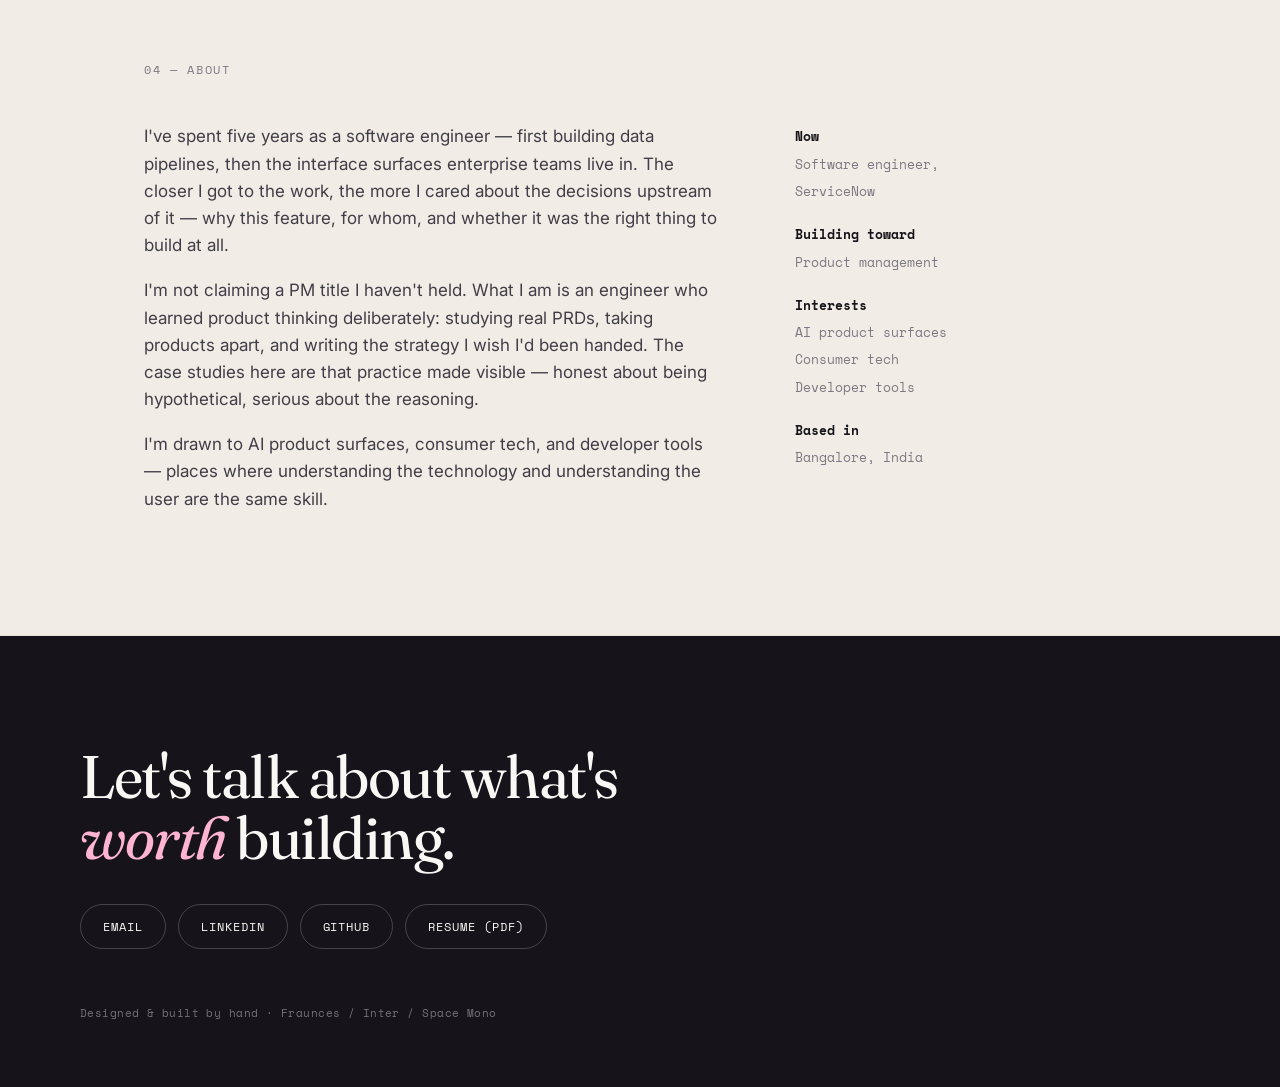
==== commit 49eb0976: "Add files via upload" ====
--- a/index.html
+++ b/index.html
@@ -41,7 +41,7 @@
           actually need.
         </p>
         <p class="lede rise d3">
-          These two case studies are my attempt to bridge that gap on purpose. No
+          These three case studies are my attempt to bridge that gap on purpose. No
           fluff, no superficial redesigns — just tearing a product down to its
           bones, pinpointing the real problem, and building the solution all the
           way back up to a deployment-ready PRD.
@@ -53,7 +53,7 @@
     <section class="stats" aria-label="At a glance">
       <div class="item"><div class="num">5+</div><div class="lab">years shipping software, across 3 companies</div></div>
       <div class="item"><div class="num">4</div><div class="lab">product surfaces built &amp; maintained</div></div>
-      <div class="item"><div class="num">2</div><div class="lab">end-to-end product case studies</div></div>
+      <div class="item"><div class="num">3</div><div class="lab">end-to-end product case studies</div></div>
       <div class="item"><div class="num">1</div><div class="lab">AI product built on Claude's API</div></div>
     </section>
 
@@ -63,56 +63,71 @@
         <div class="shead">
           <span class="mono">01 — Selected work</span>
         </div>
-        <div class="shead" style="margin-top:-28px"><h2>Two products, taken apart and rebuilt.</h2></div>
+        <div class="shead" style="margin-top:-28px"><h2>Three case studies, taken to a deployment-ready answer.</h2></div>
 
         <div class="cases">
 
           <!-- CASE 1 — CWM / Daily Pulse -->
           <a class="case" href="case-studies/daily-pulse.html"
-             style="--c:var(--cwm); --tint:var(--cwm-tint); --shadow:#2563eb33;">
-            <div class="shot"><img src="assets/preview-cwm.png" alt="Daily Pulse case study — opening screen" /></div>
-            <div class="body">
-              <span class="kicker"><span class="sq"></span> Enterprise B2B SaaS · PRD</span>
-              <h3>Daily Pulse</h3>
-              <p class="quote">"It can see across every system. It just doesn't use it."</p>
-              <p class="desc">
-                A teardown of an enterprise work-management product, positioned
-                against how modern tools use AI. The proposal: a morning AI
-                briefing that reasons across work siloed in other systems — the
-                one advantage no standalone board tool can copy.
-              </p>
-              <div class="meta">
-                <span><b>Format</b> Teardown · PRD · Deck</span>
-                <span><b>Focus</b> AI product strategy</span>
-              </div>
-              <span class="more">Read the case study
-                <svg width="16" height="12" viewBox="0 0 16 12" fill="none"><path d="M1 6h13M9 1l5 5-5 5" stroke="currentColor" stroke-width="1.5" stroke-linecap="round" stroke-linejoin="round"/></svg>
-              </span>
-            </div>
+             style="--c:var(--cwm); --shadow:#2563eb33;">
+            <span class="kicker"><span class="sq"></span> Enterprise B2B SaaS · PRD</span>
+            <h3>Daily Pulse</h3>
+            <p class="quote">"It can see across every system. It just doesn't use it."</p>
+            <p class="desc">
+              A teardown of an enterprise work-management product, positioned
+              against how modern tools use AI. The proposal: a morning AI
+              briefing that reasons across work siloed in other systems — the
+              one advantage no standalone board tool can copy.
+            </p>
+            <div class="meta">
+              <span><b>Format</b> Teardown · PRD · Deck</span>
+              <span><b>Focus</b> AI product strategy</span>
+            </div>
+            <span class="more">Read the case study
+              <svg width="16" height="12" viewBox="0 0 16 12" fill="none"><path d="M1 6h13M9 1l5 5-5 5" stroke="currentColor" stroke-width="1.5" stroke-linecap="round" stroke-linejoin="round"/></svg>
+            </span>
           </a>
 
-          <!-- CASE 2 — Nykaa / Routine not Roulette -->
-          <a class="case flip" href="case-studies/nykaa-routine.html"
-             style="--c:var(--nykaa); --tint:var(--nykaa-tint); --shadow:#fc277933;">
-            <div class="shot"><img src="assets/preview-nykaa.png" alt="Routine, not Roulette case study — opening screen" /></div>
-            <div class="body">
-              <span class="kicker"><span class="sq"></span> Consumer · Commerce</span>
-              <h3>Routine, not Roulette</h3>
-              <p class="quote">"The shopper gambles her way through a 200,000-product catalog."</p>
-              <p class="desc">
-                A data-driven teardown of a leading beauty marketplace. Discovery
-                friction is the real drop-off; "Build My Routine" turns guesswork
-                into one guided decision — bundling products into a regimen
-                instead of a gamble.
-              </p>
-              <div class="meta">
-                <span><b>Format</b> Interactive teardown</span>
-                <span><b>Focus</b> Discovery → conversion</span>
-              </div>
-              <span class="more">Read the case study
-                <svg width="16" height="12" viewBox="0 0 16 12" fill="none"><path d="M1 6h13M9 1l5 5-5 5" stroke="currentColor" stroke-width="1.5" stroke-linecap="round" stroke-linejoin="round"/></svg>
-              </span>
-            </div>
+          <!-- CASE 2 — Reach × Leverage (SPM Grid) -->
+          <a class="case" href="case-studies/spm-grid.html"
+             style="--c:#0E7490; --shadow:#0e749033;">
+            <span class="kicker"><span class="sq"></span> Enterprise · Platform prioritization</span>
+            <h3>Reach × Leverage</h3>
+            <p class="quote">"On a shared component, the right bet multiplies across all six products."</p>
+            <p class="desc">
+              The data-grid behind six SPM products, and how I prioritized it:
+              three high-leverage bets — density, a core-loop usability fix, and
+              an invisible tech-debt unblocker — chosen over a large but
+              low-severity defect backlog. Framework, tradeoffs, and the call.
+            </p>
+            <div class="meta">
+              <span><b>Format</b> Platform prioritization</span>
+              <span><b>Focus</b> Prioritization · tradeoffs</span>
+            </div>
+            <span class="more">Read the case study
+              <svg width="16" height="12" viewBox="0 0 16 12" fill="none"><path d="M1 6h13M9 1l5 5-5 5" stroke="currentColor" stroke-width="1.5" stroke-linecap="round" stroke-linejoin="round"/></svg>
+            </span>
+          </a>
+
+          <!-- CASE 3 — Nykaa / Routine not Roulette -->
+          <a class="case" href="case-studies/nykaa-routine.html"
+             style="--c:var(--nykaa); --shadow:#fc277933;">
+            <span class="kicker"><span class="sq"></span> Consumer · Commerce</span>
+            <h3>Routine, not Roulette</h3>
+            <p class="quote">"The shopper gambles her way through a 200,000-product catalog."</p>
+            <p class="desc">
+              A data-driven teardown of a leading beauty marketplace. Discovery
+              friction is the real drop-off; "Build My Routine" turns guesswork
+              into one guided decision — bundling products into a regimen
+              instead of a gamble.
+            </p>
+            <div class="meta">
+              <span><b>Format</b> Interactive teardown</span>
+              <span><b>Focus</b> Discovery → conversion</span>
+            </div>
+            <span class="more">Read the case study
+              <svg width="16" height="12" viewBox="0 0 16 12" fill="none"><path d="M1 6h13M9 1l5 5-5 5" stroke="currentColor" stroke-width="1.5" stroke-linecap="round" stroke-linejoin="round"/></svg>
+            </span>
           </a>
 
         </div>
--- a/styles.css
+++ b/styles.css
@@ -134,27 +134,21 @@
 }
 
 /* ---------- case studies ---------- */
-.cases { display: grid; gap: 40px; }
+.cases { display: grid; gap: 24px; }
 .case {
-  display: grid; grid-template-columns: 1fr; gap: 0;
+  display: block;
   text-decoration: none; color: inherit;
-  border: 1px solid var(--line); border-radius: 18px; overflow: hidden;
+  border: 1px solid var(--line); border-left: 3px solid var(--c, var(--ink));
+  border-radius: 16px;
   background: #fff;
-  transition: transform .26s ease, box-shadow .26s ease, border-color .26s ease;
-}
-.case:hover { transform: translateY(-4px); box-shadow: 0 30px 60px -36px var(--shadow, #1614401f); }
-.case .shot {
-  position: relative; aspect-ratio: 16 / 10; overflow: hidden;
-  border-bottom: 1px solid var(--line); background: var(--tint, #f4f4f4);
-}
-.case .shot img { width: 100%; height: 100%; object-fit: cover; object-position: top center; display: block;
-  transition: transform .5s ease; }
-.case:hover .shot img { transform: scale(1.03); }
-.case .body { padding: clamp(24px, 3.4vw, 38px); }
+  padding: clamp(26px, 3.6vw, 44px);
+  transition: transform .24s ease, box-shadow .24s ease, border-color .24s ease;
+}
+.case:hover { transform: translateY(-3px); box-shadow: 0 26px 54px -34px var(--shadow, #16144030); }
 .case .kicker {
   display: inline-flex; align-items: center; gap: 8px;
   font-family: var(--f-mono); font-size: 11px; letter-spacing: 0.12em; text-transform: uppercase;
-  color: var(--c, var(--ink)); margin-bottom: 16px;
+  color: var(--c, var(--ink)); margin-bottom: 14px;
 }
 .case .kicker .sq { width: 9px; height: 9px; border-radius: 2px; background: var(--c, var(--ink)); }
 .case h3 {
@@ -162,10 +156,10 @@
   font-size: clamp(26px, 3.6vw, 38px); letter-spacing: -0.02em; line-height: 1.04;
 }
 .case .quote {
-  margin-top: 16px; font-family: var(--f-disp); font-style: italic; font-weight: 400;
+  margin-top: 14px; font-family: var(--f-disp); font-style: italic; font-weight: 400;
   font-size: clamp(17px, 2vw, 21px); color: var(--ink-soft); line-height: 1.4;
 }
-.case .desc { margin-top: 16px; color: var(--ink-soft); max-width: 64ch; }
+.case .desc { margin-top: 16px; color: var(--ink-soft); max-width: 70ch; }
 .case .meta {
   margin-top: 22px; display: flex; flex-wrap: wrap; gap: 8px 18px;
   font-family: var(--f-mono); font-size: 11px; letter-spacing: 0.06em; text-transform: uppercase; color: var(--muted);
@@ -178,15 +172,6 @@
 }
 .case .more svg { transition: transform .2s ease; }
 .case:hover .more svg { transform: translateX(5px); }
-
-@media (min-width: 880px){
-  .case { grid-template-columns: 1.05fr 1fr; }
-  .case .shot { aspect-ratio: auto; border-bottom: none; border-right: 1px solid var(--line); }
-  .case .body { display: flex; flex-direction: column; justify-content: center; }
-  .case.flip { grid-template-columns: 1fr 1.05fr; }
-  .case.flip .shot { order: 2; border-right: none; border-left: 1px solid var(--line); }
-  .case.flip .body { order: 1; }
-}
 
 /* ---------- capabilities ---------- */
 .caps { display: grid; gap: 1px; background: var(--line); border: 1px solid var(--line); border-radius: 16px; overflow: hidden; }
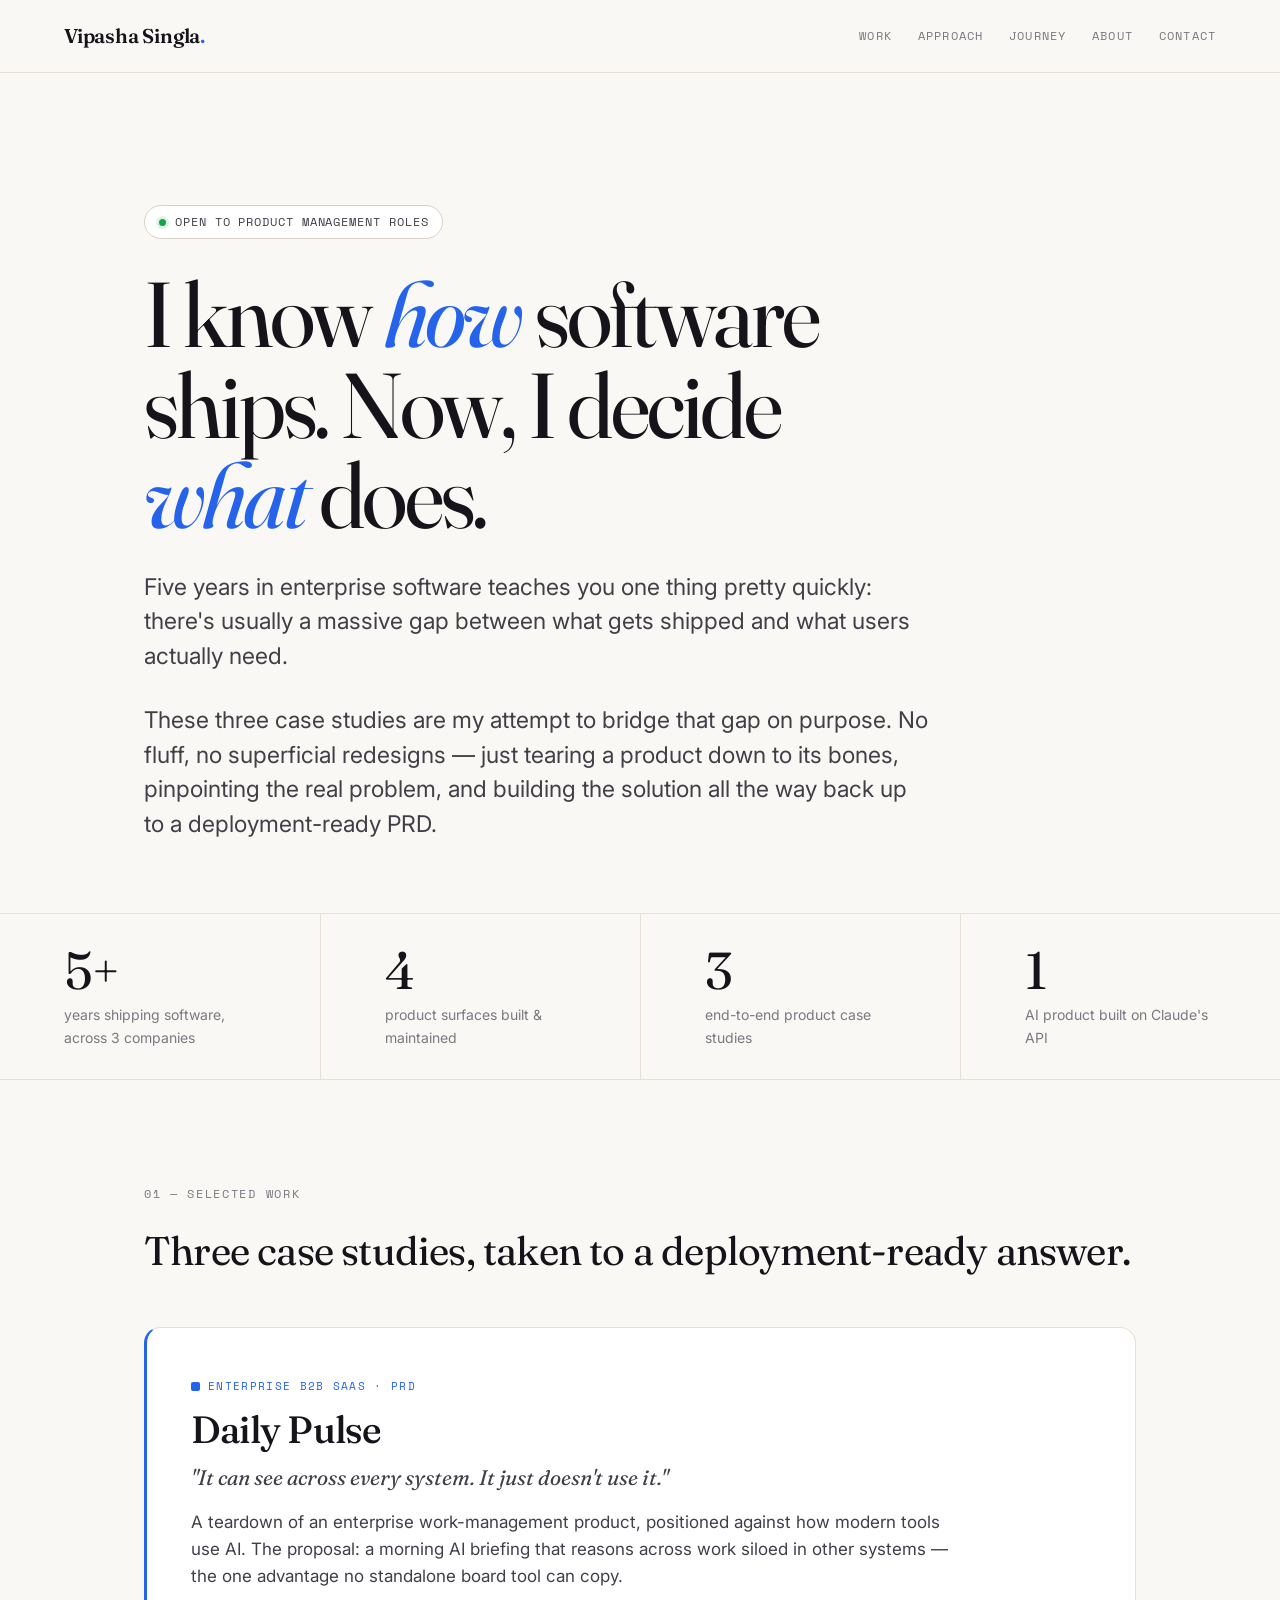
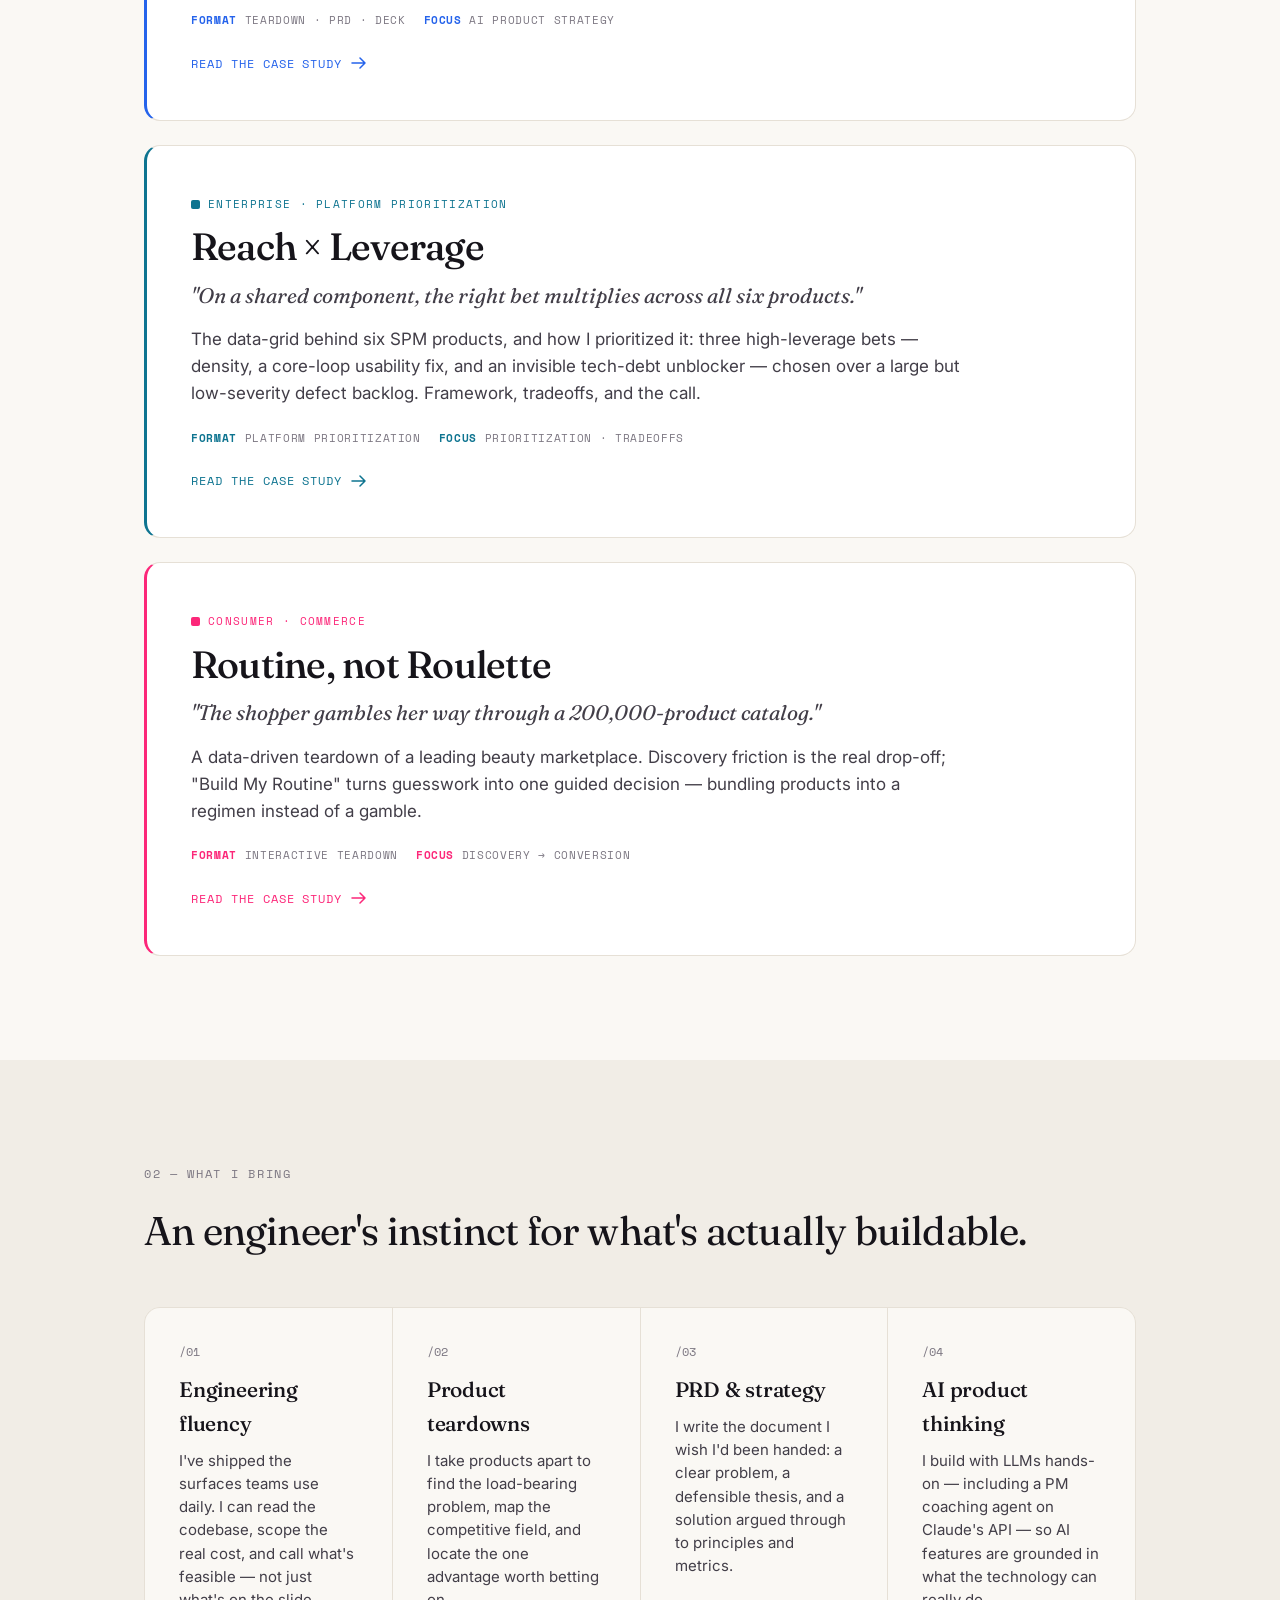
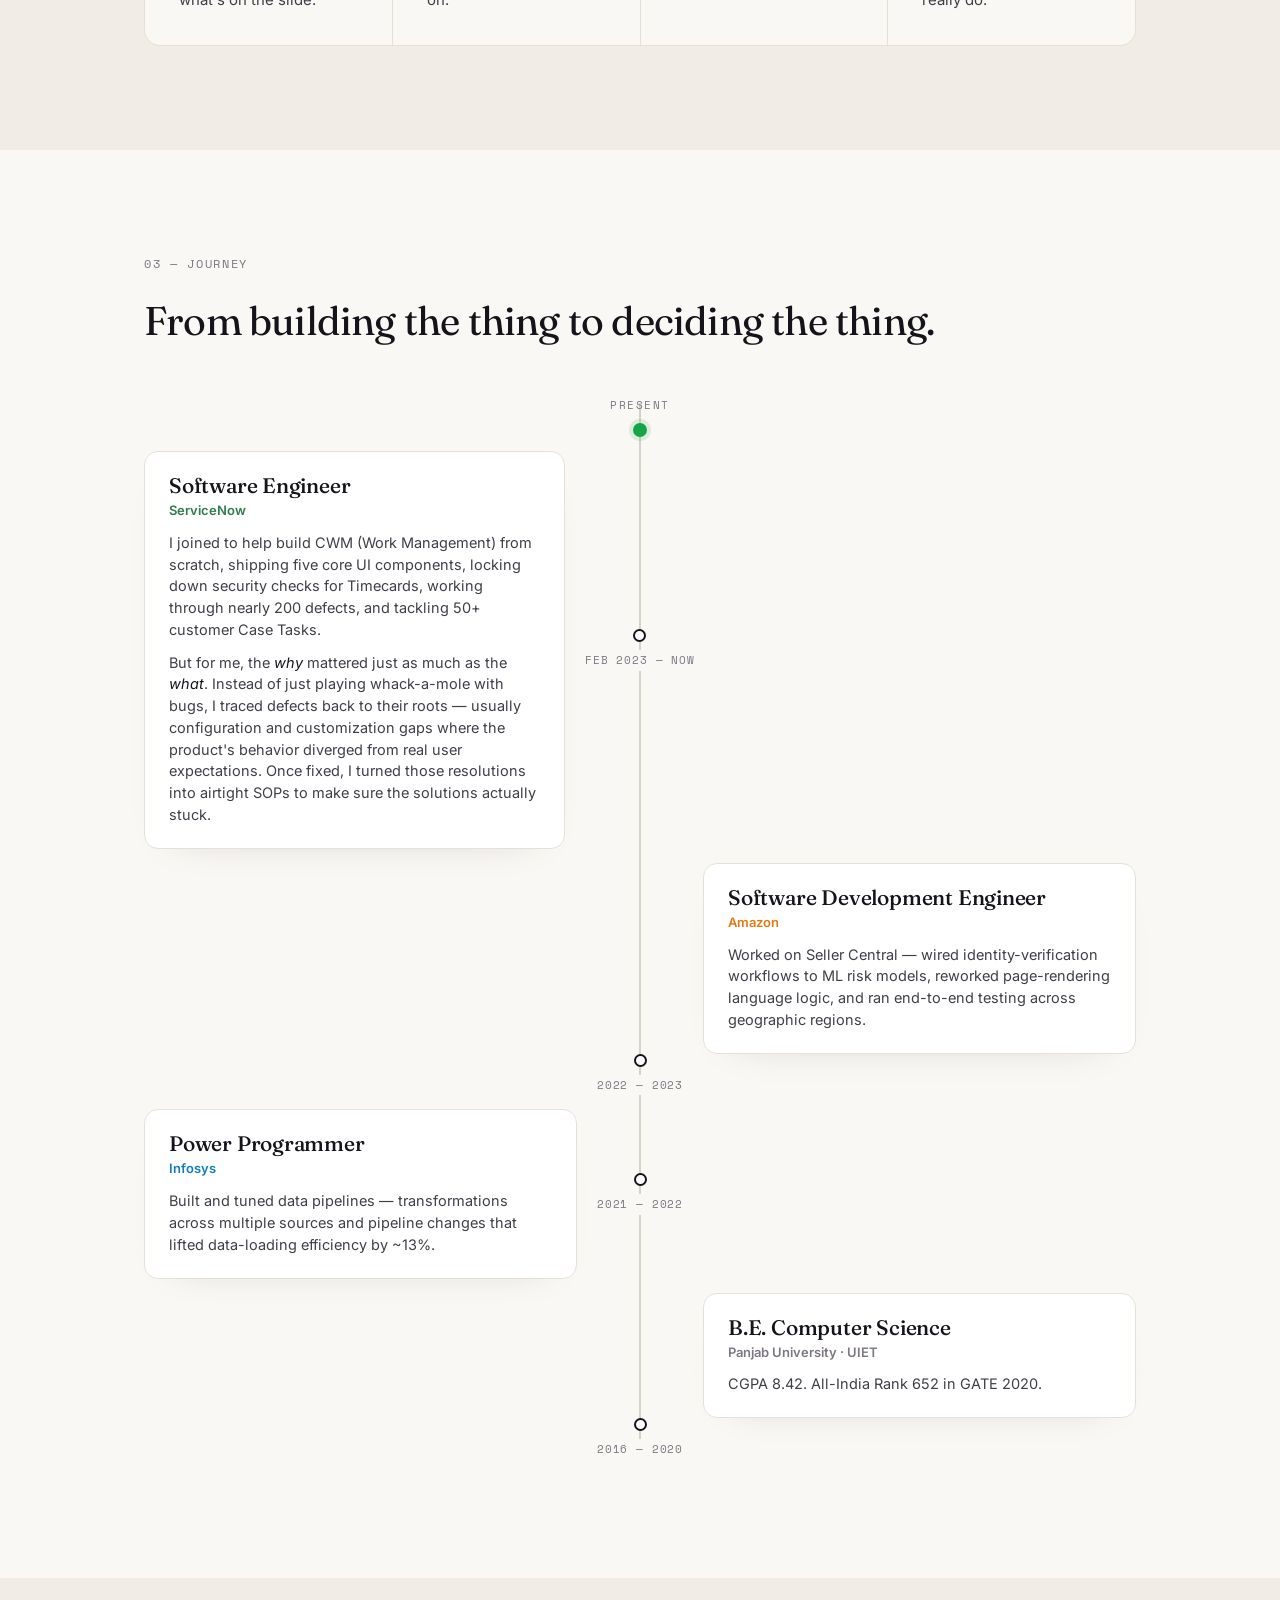
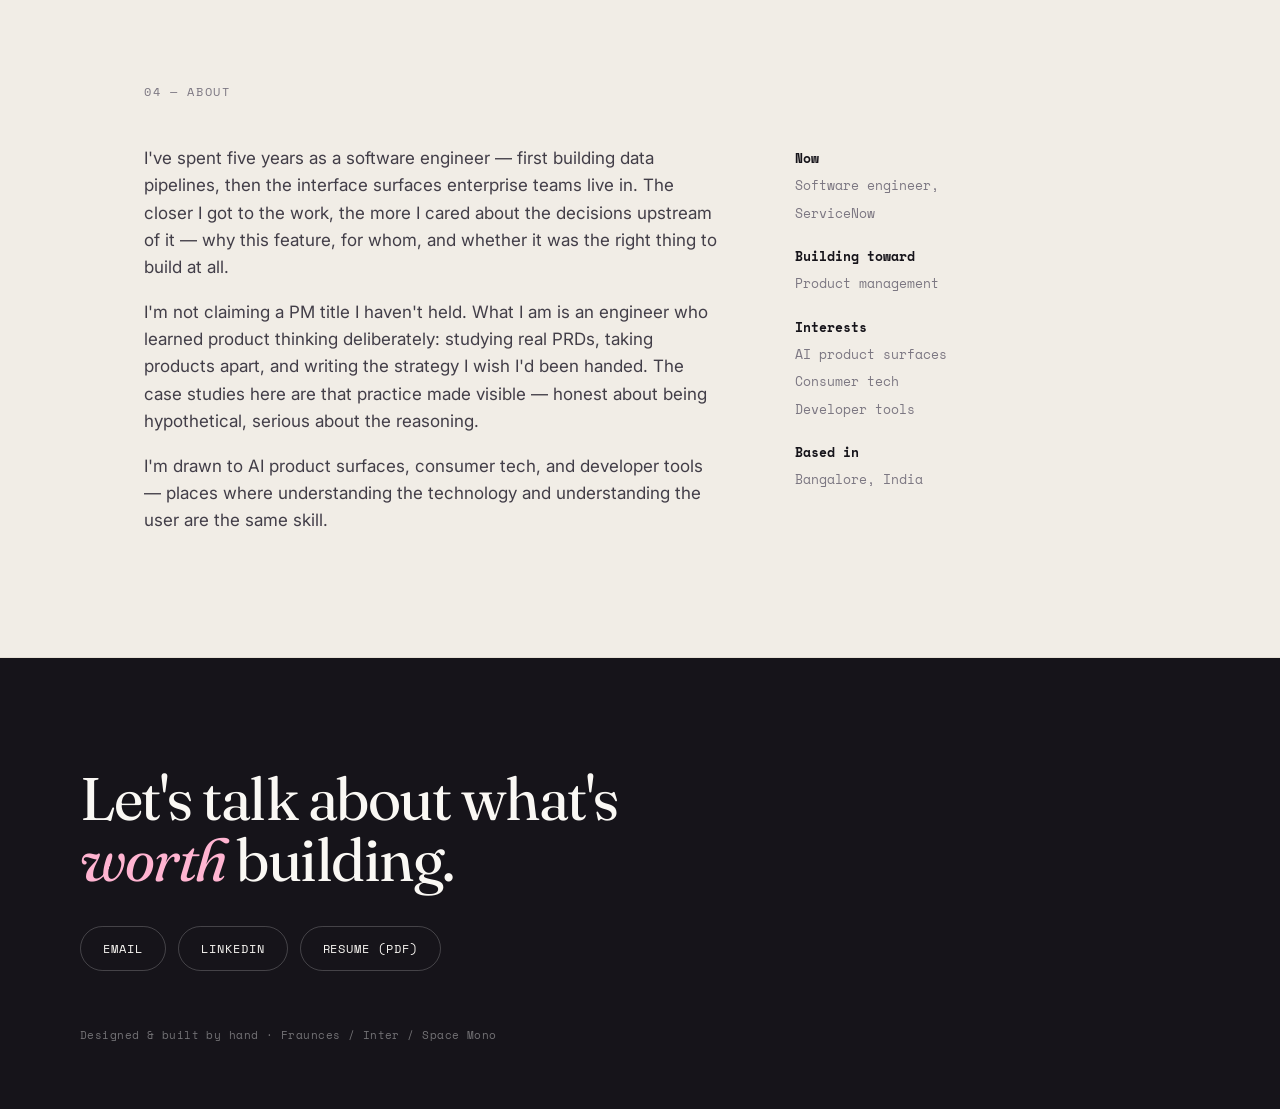
==== commit 45a6be9c: "Add files via upload" ====
--- a/index.html
+++ b/index.html
@@ -8,6 +8,15 @@
   <meta property="og:title" content="Vipasha Singla — Product Management Portfolio" />
   <meta property="og:description" content="Engineer building a case for product management. Two end-to-end product teardowns." />
   <meta property="og:type" content="website" />
+  <!-- For LinkedIn/Twitter previews to render, change the two image URLs below to the FULL absolute URL after you deploy, e.g. https://your-domain.com/assets/og-image.png -->
+  <meta property="og:image" content="assets/og-image.png" />
+  <meta property="og:image:width" content="1200" />
+  <meta property="og:image:height" content="630" />
+  <meta name="twitter:card" content="summary_large_image" />
+  <meta name="twitter:title" content="Vipasha Singla — Product Management Portfolio" />
+  <meta name="twitter:description" content="Engineer building a case for product management." />
+  <meta name="twitter:image" content="assets/og-image.png" />
+  <link rel="icon" type="image/svg+xml" href="assets/favicon.svg" />
 
   <link rel="preconnect" href="https://fonts.googleapis.com" />
   <link rel="preconnect" href="https://fonts.gstatic.com" crossorigin />
@@ -34,7 +43,7 @@
     <header class="hero">
       <div class="wrap">
         <span class="pill rise"><span class="dot"></span> Open to product management roles</span>
-        <h1 class="rise d1">I learned <em>how</em> software ships. Now I decide <em>what</em> should.</h1>
+        <h1 class="rise d1">I know <em>how</em> software ships. Now, I decide <em>what</em> does.</h1>
         <p class="lede rise d2">
           Five years in enterprise software teaches you one thing pretty quickly:
           there's usually a massive gap between what gets shipped and what users
@@ -160,7 +169,7 @@
             <div class="card">
               <h4>Software Engineer</h4>
               <div class="org">ServiceNow</div>
-              <p>I joined to help build CWM (Work Management) from scratch, shipping five core UI components, locking down security checks for Timecards, and tackling 50+ customer Case Tasks.</p>
+              <p>I joined to help build CWM (Work Management) from scratch, shipping five core UI components, locking down security checks for Timecards, working through nearly 200 defects, and tackling 50+ customer Case Tasks.</p>
               <p>But for me, the <em>why</em> mattered just as much as the <em>what</em>. Instead of just playing whack-a-mole with bugs, I traced defects back to their roots — usually configuration and customization gaps where the product's behavior diverged from real user expectations. Once fixed, I turned those resolutions into airtight SOPs to make sure the solutions actually stuck.</p>
             </div>
             <div class="marker"><div class="dot"></div><div class="yr">Feb 2023 — Now</div></div>
@@ -228,8 +237,6 @@
       <div class="links">
         <a class="btn" href="mailto:vipashasingla31@gmail.com">Email</a>
         <a class="btn" href="https://www.linkedin.com/in/vipasha-singla-66891516a">LinkedIn</a>
-        <!-- EDIT: replace with your GitHub profile URL -->
-        <a class="btn" href="https://github.com/">GitHub</a>
         <a class="btn" href="assets/resume.pdf">Resume (PDF)</a>
       </div>
       <p class="colophon">Designed &amp; built by hand · Fraunces / Inter / Space Mono</p>
